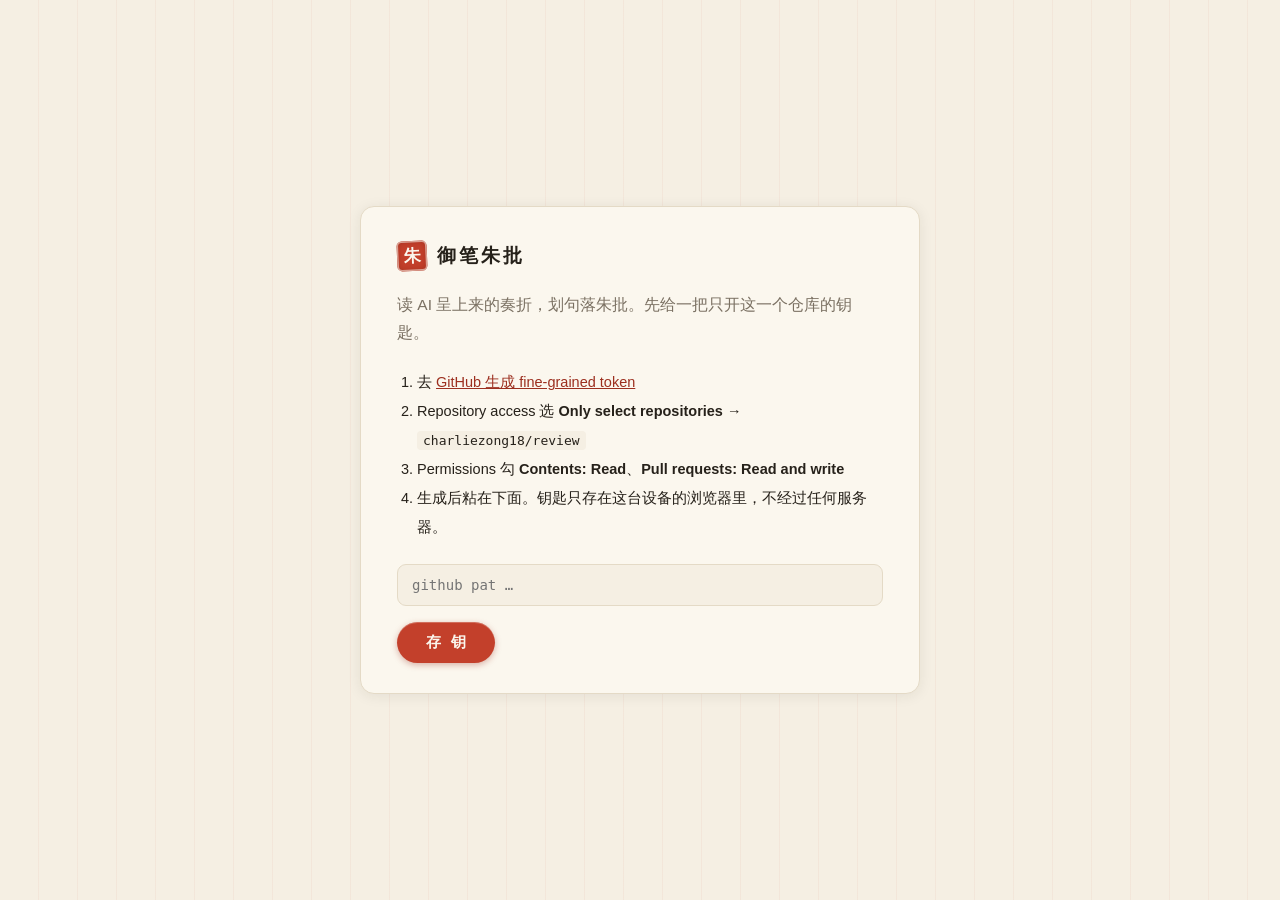
==== index.html @ c916173e "M2: 划句朱批 —— 选区锚定 / 右缘批注栏 / 草稿攒批 / 一键呈回 / 总批 - 主锚 = DOM 行号（§9.1）：closest[data-line]，fence +1、缩进块 +0、表" ====
<!doctype html>
<html lang="zh-CN">
<head>
<meta charset="utf-8">
<meta name="viewport" content="width=device-width, initial-scale=1">
<meta http-equiv="Content-Security-Policy" content="default-src 'self'; connect-src https://api.github.com; img-src 'self' data: blob:; style-src 'self'; script-src 'self'; base-uri 'none'; form-action 'none'">
<title>御笔朱批</title>
<link rel="stylesheet" href="src/style.css">
</head>
<body>
<!-- 设置页：无 token 时的唯一界面 -->
<section id="setup" hidden>
  <div class="setup-card">
    <div class="brand-row">
      <span class="seal">朱</span>
      <span class="brand">御笔朱批</span>
    </div>
    <p class="setup-lead">读 AI 呈上来的奏折，划句落朱批。先给一把只开这一个仓库的钥匙。</p>
    <ol class="setup-steps">
      <li>去 <a href="https://github.com/settings/personal-access-tokens/new" target="_blank" rel="noreferrer">GitHub 生成 fine-grained token</a></li>
      <li>Repository access 选 <b>Only select repositories</b> → <code id="repo-name">charliezong18/review</code></li>
      <li>Permissions 勾 <b>Contents: Read</b>、<b>Pull requests: Read and write</b></li>
      <li>生成后粘在下面。钥匙只存在这台设备的浏览器里，不经过任何服务器。</li>
    </ol>
    <input id="token-input" type="password" placeholder="github_pat_…" autocomplete="off" spellcheck="false">
    <div class="setup-actions">
      <button id="token-save" class="btn-primary">存 钥</button>
      <span id="setup-msg" class="setup-msg"></span>
    </div>
  </div>
</section>

<!-- 主界面 -->
<div id="app" hidden>
  <aside>
    <div class="brand-row">
      <span class="seal">朱</span>
      <span class="brand">御笔朱批</span>
    </div>
    <div class="sec-label" id="list-count">待批奏折</div>
    <nav id="pr-list"></nav>
    <button id="settings-btn" class="settings">设置 · 钥匙</button>
  </aside>

  <main>
    <div class="mainbar">
      <span class="crumb" id="crumb">待批</span>
      <span class="actions">
        <button id="refresh-btn" class="btn-ghost">刷新</button>
        <button id="zongpi-btn" class="btn-ghost" hidden>总批</button>
        <button id="submit-btn" class="btn-primary btn-submit" hidden>提交朱批</button>
      </span>
    </div>
    <p id="notice" class="notice" hidden></p>
    <div class="work">
      <div id="doc-tabs" class="doc-tabs" hidden></div>
      <div class="read-row">
        <article id="doc"></article>
        <div id="margin-col" class="margin-col"></div>
      </div>
    </div>
  </main>
</div>

<script src="vendor/markdown-it.min.js"></script>
<script type="module" src="src/app.js"></script>
</body>
</html>
---- src/style.css ----
/* 御笔朱批 —— 宣纸 / 墨 / 朱砂 */
:root {
  --paper: #F5EFE3;
  --paper-raised: #FBF7EE;
  --ink: #26211A;
  --ink-soft: #7A7062;
  --cinnabar: #C3402B;
  --cinnabar-deep: #9C2F1F;
  --rule: #E4DAC6;
  --songti: "Songti SC", "STSongti-SC", serif;
  --sans: "PingFang SC", -apple-system, BlinkMacSystemFont, sans-serif;
  --mono: "SF Mono", Menlo, monospace;
}

* { margin: 0; padding: 0; box-sizing: border-box; -webkit-font-smoothing: antialiased; }

body {
  font-family: var(--sans);
  color: var(--ink);
  background:
    repeating-linear-gradient(90deg, transparent 0 38px, rgba(195,64,43,.05) 38px 39px),
    var(--paper);
  min-height: 100vh;
}

[hidden] { display: none !important; }

.brand-row { display: flex; align-items: center; gap: 10px; }
.seal {
  display: inline-flex; align-items: center; justify-content: center;
  width: 30px; height: 30px; flex: none;
  background: var(--cinnabar); color: var(--paper-raised);
  font-family: var(--songti); font-weight: 900; font-size: 17px;
  border-radius: 5px; transform: rotate(-2.5deg);
  box-shadow: inset 0 0 0 1.5px rgba(251,247,238,.55), inset 0 0 6px rgba(122,26,13,.5);
}
.brand { font-family: var(--songti); font-size: 19px; letter-spacing: .16em; font-weight: 700; }

/* ── 设置页 ── */
#setup { display: flex; align-items: center; justify-content: center; min-height: 100vh; padding: 40px 20px; }
.setup-card {
  width: 100%; max-width: 560px; padding: 34px 36px 30px;
  background: var(--paper-raised); border: 1px solid var(--rule); border-radius: 14px;
  box-shadow: 0 2px 14px rgba(38,33,26,.08);
}
.setup-lead { margin: 20px 0 22px; font-size: 15.5px; line-height: 1.8; color: var(--ink-soft); }
.setup-steps { margin: 0 0 22px 20px; font-size: 14.5px; line-height: 2; }
.setup-steps code { font: 13px var(--mono); background: var(--paper); padding: 2px 6px; border-radius: 4px; }
.setup-steps a { color: var(--cinnabar-deep); }
#token-input {
  width: 100%; padding: 12px 14px; font: 14px var(--mono); color: var(--ink);
  background: var(--paper); border: 1px solid var(--rule); border-radius: 9px; outline: none;
}
#token-input:focus { border-color: var(--cinnabar); }
.setup-actions { display: flex; align-items: center; gap: 14px; margin-top: 16px; }
.setup-msg { font-size: 13.5px; color: var(--ink-soft); }
.setup-msg.err { color: var(--cinnabar-deep); }

button { font-family: inherit; cursor: pointer; border: none; background: none; color: inherit; }
.btn-primary {
  padding: 11px 26px; border-radius: 999px;
  background: var(--cinnabar); color: var(--paper-raised);
  font-family: var(--songti); font-weight: 700; font-size: 15px; letter-spacing: .2em; text-indent: .2em;
  box-shadow: 0 2px 6px rgba(156,47,31,.35), inset 0 1px 0 rgba(251,247,238,.25);
}
.btn-primary:hover { background: var(--cinnabar-deep); }
.btn-ghost {
  padding: 7px 16px; border-radius: 999px; border: 1.5px solid var(--rule);
  background: var(--paper-raised); font-size: 13.5px;
}
.btn-ghost:hover { border-color: var(--ink-soft); }

/* ── 主界面骨架 ── */
#app { display: flex; min-height: 100vh; }

aside {
  width: 300px; flex: none; padding: 26px 18px;
  border-right: 1px solid var(--rule); background: rgba(251,247,238,.55);
  display: flex; flex-direction: column;
}
aside .brand-row { padding: 0 6px 22px; }
.sec-label { font-family: var(--songti); font-size: 13.5px; letter-spacing: .1em; color: var(--ink-soft); padding: 0 6px 10px; }
#pr-list { flex: 1; overflow-y: auto; }
.settings { margin-top: 16px; padding: 6px; font-size: 13px; color: var(--ink-soft); text-align: left; }
.settings:hover { color: var(--ink); }

.pr-item {
  display: block; width: 100%; text-align: left; position: relative;
  padding: 14px 14px 12px 18px; border-radius: 9px; margin-bottom: 10px;
  border: 1px solid transparent;
}
.pr-item:hover { background: rgba(251,247,238,.7); }
.pr-item.active { background: var(--paper-raised); border-color: var(--rule); box-shadow: 0 1px 3px rgba(38,33,26,.07); }
.pr-item.active::before {
  content: ""; position: absolute; left: -1px; top: 10px; bottom: 10px;
  width: 3.5px; background: var(--cinnabar); border-radius: 2px;
}
.pr-item h3 { font-family: var(--songti); font-size: 15.5px; font-weight: 700; line-height: 1.45; }
.pr-item .meta { margin-top: 5px; font-size: 12.5px; color: var(--ink-soft); }

main { flex: 1; min-width: 0; }
.mainbar { display: flex; align-items: center; justify-content: space-between; padding: 20px 36px 0; }
.crumb { font-size: 13.5px; color: var(--ink-soft); }
.crumb b { font-family: var(--songti); color: var(--ink); }
.actions { display: flex; align-items: center; gap: 12px; }

.notice {
  margin: 14px 36px 0; padding: 9px 14px; font-size: 13.5px;
  background: rgba(195,64,43,.08); border: 1px solid var(--rule); border-radius: 8px;
  color: var(--cinnabar-deep);
}

.work { padding: 30px 36px 60px; }
.read-row { display: flex; gap: 34px; align-items: flex-start; }
article { flex: none; width: 680px; margin-left: 26px; min-width: 0; }

.doc-tabs { display: flex; gap: 8px; margin: 0 0 22px 26px; flex-wrap: wrap; }
.doc-tab {
  padding: 6px 14px; border-radius: 999px; border: 1px solid var(--rule);
  background: var(--paper-raised); font: 13px var(--mono); color: var(--ink-soft);
}
.doc-tab:hover { color: var(--ink); }
.doc-tab.active { border-color: var(--ink-soft); color: var(--ink); }

/* ── 文档渲染排版 ── */
article h1 { font-family: var(--songti); font-size: 27px; line-height: 1.4; margin-bottom: 4px; }
article h2 { font-family: var(--songti); font-size: 20px; margin: 30px 0 12px; }
article h3 { font-family: var(--songti); font-size: 17px; margin: 24px 0 10px; }
article p { font-size: 16.5px; line-height: 1.9; margin-bottom: 15px; }
article ul, article ol { margin: 0 0 15px 22px; font-size: 16.5px; line-height: 1.9; }
article li { margin-bottom: 4px; }
article a { color: var(--cinnabar-deep); }
article hr { border: 0; border-top: 1px solid var(--rule); margin: 24px 0; }
article blockquote {
  border-left: 3px solid var(--rule); padding-left: 14px; margin: 0 0 15px;
  color: var(--ink-soft);
}
article code { font: 14px var(--mono); background: rgba(228,218,198,.4); padding: 2px 6px; border-radius: 4px; }
article pre {
  background: var(--paper-raised); border: 1px solid var(--rule); border-radius: 9px;
  padding: 14px 16px; overflow-x: auto; margin-bottom: 16px;
}
article pre code { background: none; padding: 0; font-size: 13px; line-height: 1.7; }
article table { border-collapse: collapse; width: 100%; margin: 6px 0 18px; font-size: 14.5px; }
article th, article td { border: 1px solid var(--rule); padding: 9px 12px; text-align: left; line-height: 1.6; }
article th { font-family: var(--songti); background: rgba(228,218,198,.35); font-weight: 700; }
article img { max-width: 100%; border: 1px solid var(--rule); border-radius: 9px; }

.state { color: var(--ink-soft); font-size: 15px; padding: 8px 0; }
.state.err { color: var(--cinnabar-deep); }

/* ── M2 朱批 ── */
::highlight(zhupi-draft) { background-color: rgba(195, 64, 43, .16); }

.zhupi-float {
  position: absolute; z-index: 30;
  padding: 7px 16px; border-radius: 999px;
  background: var(--cinnabar); color: var(--paper-raised);
  font-family: var(--songti); font-weight: 700; font-size: 13.5px; letter-spacing: .1em;
  box-shadow: 0 3px 10px rgba(156, 47, 31, .4), inset 0 1px 0 rgba(251, 247, 238, .25);
}
.zhupi-float:hover { background: var(--cinnabar-deep); }

.margin-col { position: relative; width: 300px; flex: none; }

.anno-card {
  position: absolute; left: 0; width: 100%;
  background: var(--paper-raised); border: 1px solid var(--rule); border-radius: 10px;
  padding: 13px 14px; box-shadow: 0 2px 8px rgba(38, 33, 26, .08);
}
.anno-card::before {
  content: ""; position: absolute; left: -34px; top: 24px; width: 34px; height: 2px;
  background: var(--cinnabar); opacity: .5;
}
.zongpi-card::before { display: none; }
.anno-quote {
  border-left: 3px solid var(--cinnabar); padding: 2px 2px 2px 10px;
  font-family: var(--songti); font-size: 13.5px; line-height: 1.6; margin-bottom: 6px;
}
.anno-src { font-size: 12px; color: var(--ink-soft); margin-bottom: 8px; }
.anno-note { font-size: 13.5px; line-height: 1.65; cursor: pointer; }
.anno-input {
  width: 100%; min-height: 64px; padding: 10px 12px; resize: vertical;
  font: 13.5px/1.65 var(--sans); color: var(--ink);
  background: var(--paper); border: 1px solid var(--rule); border-radius: 8px; outline: none;
}
.anno-input:focus { border-color: var(--cinnabar); }
.anno-row { display: flex; gap: 10px; margin-top: 10px; justify-content: flex-end; }
.anno-ghost {
  padding: 7px 16px; border-radius: 999px; border: 1.5px solid var(--rule);
  color: var(--ink-soft); font-family: var(--songti); font-size: 13px; letter-spacing: .15em; text-indent: .15em;
}
.anno-ghost:hover { color: var(--ink); border-color: var(--ink-soft); }
.anno-save {
  padding: 7px 20px; border-radius: 999px;
  background: var(--cinnabar); color: var(--paper-raised);
  font-family: var(--songti); font-weight: 700; font-size: 13px; letter-spacing: .15em; text-indent: .15em;
  box-shadow: 0 2px 6px rgba(156, 47, 31, .35);
}
.anno-save:hover { background: var(--cinnabar-deep); }
.margin-note { position: absolute; bottom: -8px; font-size: 12px; color: var(--ink-soft); }
.btn-submit { font-size: 13.5px; padding: 8px 18px; letter-spacing: .05em; }
.btn-submit:disabled { opacity: .6; }

@media (prefers-color-scheme: dark) {
  :root {
    --paper: #1C1916; --paper-raised: #232019; --ink: #E8E0D2;
    --ink-soft: #9A9081; --rule: #3A342B; --cinnabar: #D2543C; --cinnabar-deep: #E06B50;
  }
}
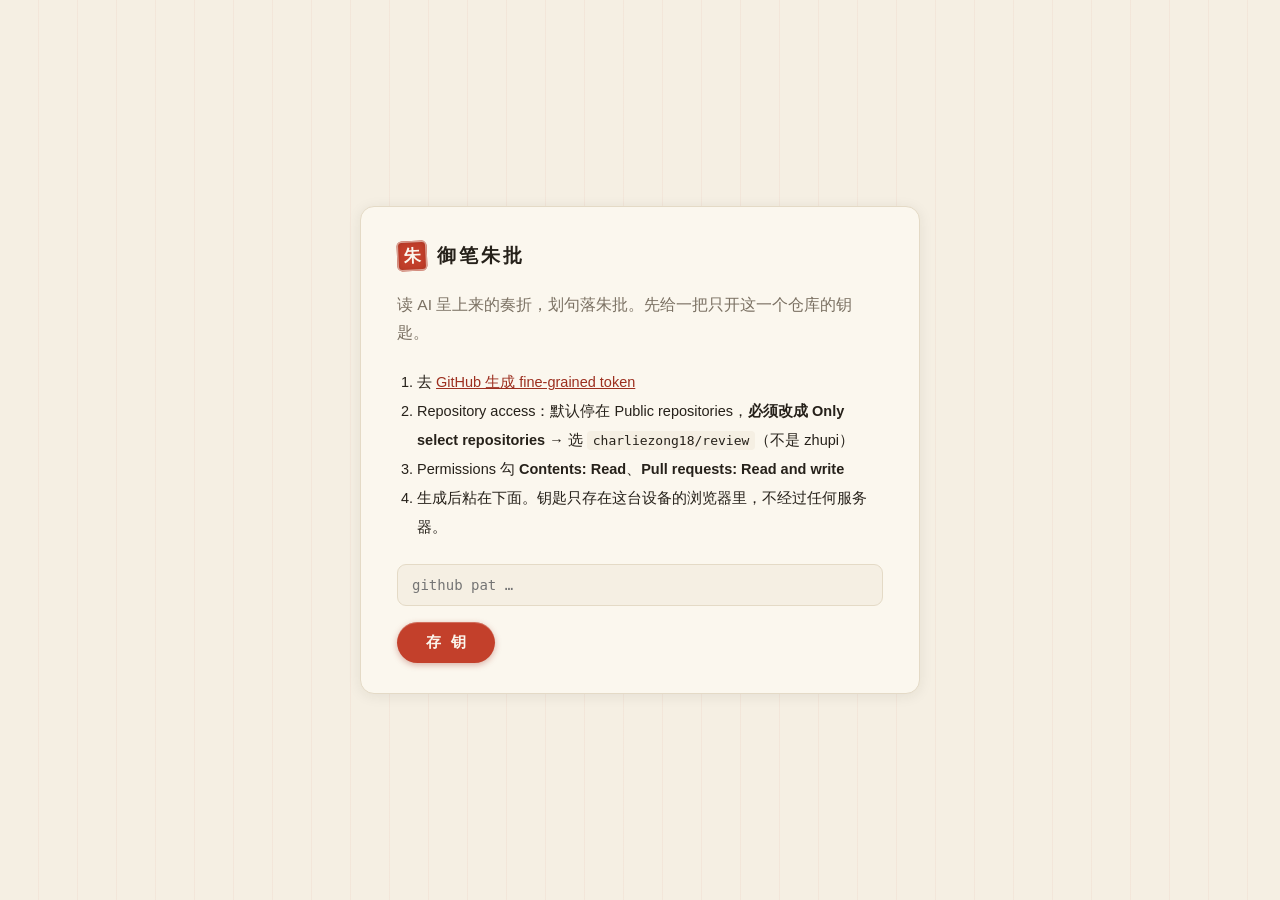
==== commit b8c55b59: "fix: 设置页文案钉死 Public repositories 默认值的坑 Generated with [Claude Code](https://claude.ai/code) via [Hap" ====
--- a/index.html
+++ b/index.html
@@ -18,7 +18,7 @@
     <p class="setup-lead">读 AI 呈上来的奏折，划句落朱批。先给一把只开这一个仓库的钥匙。</p>
     <ol class="setup-steps">
       <li>去 <a href="https://github.com/settings/personal-access-tokens/new" target="_blank" rel="noreferrer">GitHub 生成 fine-grained token</a></li>
-      <li>Repository access 选 <b>Only select repositories</b> → <code id="repo-name">charliezong18/review</code></li>
+      <li>Repository access：默认停在 Public repositories，<b>必须改成 Only select repositories</b> → 选 <code id="repo-name">charliezong18/review</code>（不是 zhupi）</li>
       <li>Permissions 勾 <b>Contents: Read</b>、<b>Pull requests: Read and write</b></li>
       <li>生成后粘在下面。钥匙只存在这台设备的浏览器里，不经过任何服务器。</li>
     </ol>
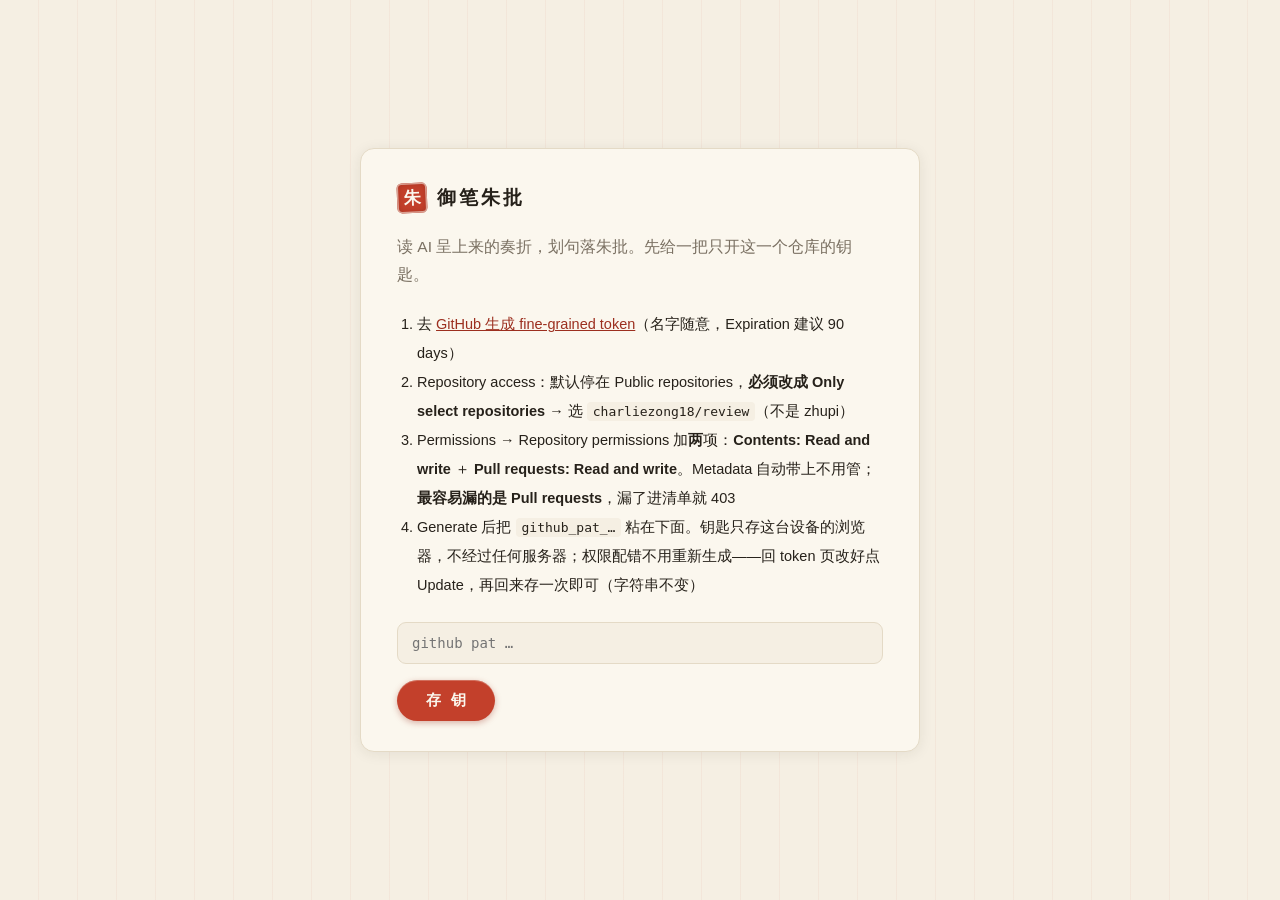
==== commit 64fdbab4: "fix: token SOP —— 验钥分层探测（缺 Pull requests 当场精确报），文案钉死两项权限 漏配 Pull requests 的钥匙原先能通过验钥、进清单才 403（实翻车）。 " ====
--- a/index.html
+++ b/index.html
@@ -17,10 +17,10 @@
     </div>
     <p class="setup-lead">读 AI 呈上来的奏折，划句落朱批。先给一把只开这一个仓库的钥匙。</p>
     <ol class="setup-steps">
-      <li>去 <a href="https://github.com/settings/personal-access-tokens/new" target="_blank" rel="noreferrer">GitHub 生成 fine-grained token</a></li>
+      <li>去 <a href="https://github.com/settings/personal-access-tokens/new" target="_blank" rel="noreferrer">GitHub 生成 fine-grained token</a>（名字随意，Expiration 建议 90 days）</li>
       <li>Repository access：默认停在 Public repositories，<b>必须改成 Only select repositories</b> → 选 <code id="repo-name">charliezong18/review</code>（不是 zhupi）</li>
-      <li>Permissions 勾 <b>Contents: Read</b>、<b>Pull requests: Read and write</b></li>
-      <li>生成后粘在下面。钥匙只存在这台设备的浏览器里，不经过任何服务器。</li>
+      <li>Permissions → Repository permissions 加<b>两</b>项：<b>Contents: Read and write</b> ＋ <b>Pull requests: Read and write</b>。Metadata 自动带上不用管；<b>最容易漏的是 Pull requests</b>，漏了进清单就 403</li>
+      <li>Generate 后把 <code>github_pat_…</code> 粘在下面。钥匙只存这台设备的浏览器，不经过任何服务器；权限配错不用重新生成——回 token 页改好点 Update，再回来存一次即可（字符串不变）</li>
     </ol>
     <input id="token-input" type="password" placeholder="github_pat_…" autocomplete="off" spellcheck="false">
     <div class="setup-actions">
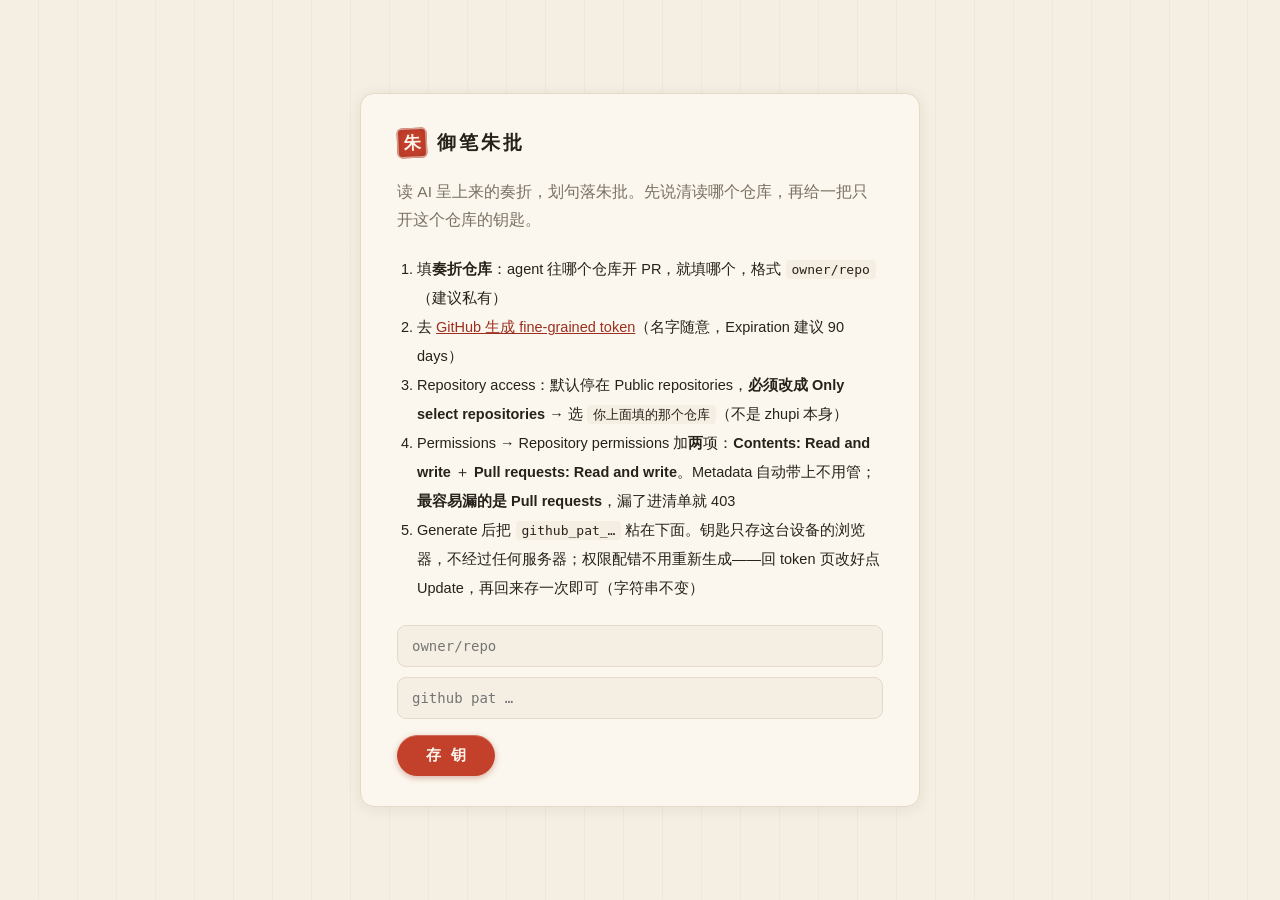
==== commit 85f92f69: "fix: M2 双路评审修复（8 项） 阻断：卡内 ⌘Enter 冒泡直发 submitAll（全局监听排除 textarea/input + stopPropagation 双保险） 该修：版本漂移" ====
--- a/index.html
+++ b/index.html
@@ -3,7 +3,7 @@
 <head>
 <meta charset="utf-8">
 <meta name="viewport" content="width=device-width, initial-scale=1">
-<meta http-equiv="Content-Security-Policy" content="default-src 'self'; connect-src https://api.github.com; img-src 'self' data: blob:; style-src 'self'; script-src 'self'; base-uri 'none'; form-action 'none'">
+<meta http-equiv="Content-Security-Policy" content="default-src 'self'; connect-src https://api.github.com; img-src 'self' data: blob: https:; style-src 'self'; script-src 'self'; base-uri 'none'; form-action 'none'">
 <title>御笔朱批</title>
 <link rel="stylesheet" href="src/style.css">
 </head>
@@ -15,13 +15,15 @@
       <span class="seal">朱</span>
       <span class="brand">御笔朱批</span>
     </div>
-    <p class="setup-lead">读 AI 呈上来的奏折，划句落朱批。先给一把只开这一个仓库的钥匙。</p>
+    <p class="setup-lead">读 AI 呈上来的奏折，划句落朱批。先说清读哪个仓库，再给一把只开这个仓库的钥匙。</p>
     <ol class="setup-steps">
+      <li>填<b>奏折仓库</b>：agent 往哪个仓库开 PR，就填哪个，格式 <code>owner/repo</code>（建议私有）</li>
       <li>去 <a href="https://github.com/settings/personal-access-tokens/new" target="_blank" rel="noreferrer">GitHub 生成 fine-grained token</a>（名字随意，Expiration 建议 90 days）</li>
-      <li>Repository access：默认停在 Public repositories，<b>必须改成 Only select repositories</b> → 选 <code id="repo-name">charliezong18/review</code>（不是 zhupi）</li>
+      <li>Repository access：默认停在 Public repositories，<b>必须改成 Only select repositories</b> → 选 <code id="repo-name">你上面填的那个仓库</code>（不是 zhupi 本身）</li>
       <li>Permissions → Repository permissions 加<b>两</b>项：<b>Contents: Read and write</b> ＋ <b>Pull requests: Read and write</b>。Metadata 自动带上不用管；<b>最容易漏的是 Pull requests</b>，漏了进清单就 403</li>
       <li>Generate 后把 <code>github_pat_…</code> 粘在下面。钥匙只存这台设备的浏览器，不经过任何服务器；权限配错不用重新生成——回 token 页改好点 Update，再回来存一次即可（字符串不变）</li>
     </ol>
+    <input id="repo-input" type="text" placeholder="owner/repo" autocomplete="off" spellcheck="false">
     <input id="token-input" type="password" placeholder="github_pat_…" autocomplete="off" spellcheck="false">
     <div class="setup-actions">
       <button id="token-save" class="btn-primary">存 钥</button>
@@ -49,6 +51,7 @@
         <button id="refresh-btn" class="btn-ghost">刷新</button>
         <button id="zongpi-btn" class="btn-ghost" hidden>总批</button>
         <button id="submit-btn" class="btn-primary btn-submit" hidden>提交朱批</button>
+        <button id="qinci-btn" class="btn-qinci" hidden>钦 此</button>
       </span>
     </div>
     <p id="notice" class="notice" hidden></p>
--- a/src/style.css
+++ b/src/style.css
@@ -14,13 +14,13 @@
 
 * { margin: 0; padding: 0; box-sizing: border-box; -webkit-font-smoothing: antialiased; }
 
+html, body { height: 100%; overflow: hidden; }
 body {
   font-family: var(--sans);
   color: var(--ink);
   background:
     repeating-linear-gradient(90deg, transparent 0 38px, rgba(195,64,43,.05) 38px 39px),
     var(--paper);
-  min-height: 100vh;
 }
 
 [hidden] { display: none !important; }
@@ -37,7 +37,7 @@
 .brand { font-family: var(--songti); font-size: 19px; letter-spacing: .16em; font-weight: 700; }
 
 /* ── 设置页 ── */
-#setup { display: flex; align-items: center; justify-content: center; min-height: 100vh; padding: 40px 20px; }
+#setup { display: flex; align-items: center; justify-content: center; height: 100%; overflow-y: auto; padding: 40px 20px; }
 .setup-card {
   width: 100%; max-width: 560px; padding: 34px 36px 30px;
   background: var(--paper-raised); border: 1px solid var(--rule); border-radius: 14px;
@@ -47,11 +47,12 @@
 .setup-steps { margin: 0 0 22px 20px; font-size: 14.5px; line-height: 2; }
 .setup-steps code { font: 13px var(--mono); background: var(--paper); padding: 2px 6px; border-radius: 4px; }
 .setup-steps a { color: var(--cinnabar-deep); }
-#token-input {
+#repo-input, #token-input {
   width: 100%; padding: 12px 14px; font: 14px var(--mono); color: var(--ink);
   background: var(--paper); border: 1px solid var(--rule); border-radius: 9px; outline: none;
 }
-#token-input:focus { border-color: var(--cinnabar); }
+#repo-input { margin-bottom: 10px; }
+#repo-input:focus, #token-input:focus { border-color: var(--cinnabar); }
 .setup-actions { display: flex; align-items: center; gap: 14px; margin-top: 16px; }
 .setup-msg { font-size: 13.5px; color: var(--ink-soft); }
 .setup-msg.err { color: var(--cinnabar-deep); }
@@ -70,11 +71,11 @@
 }
 .btn-ghost:hover { border-color: var(--ink-soft); }
 
-/* ── 主界面骨架 ── */
-#app { display: flex; min-height: 100vh; }
+/* ── 主界面骨架：侧栏与顶栏钉死，只有 .work 滚 ── */
+#app { display: flex; height: 100%; }
 
 aside {
-  width: 300px; flex: none; padding: 26px 18px;
+  width: 300px; height: 100%; flex: none; padding: 26px 18px;
   border-right: 1px solid var(--rule); background: rgba(251,247,238,.55);
   display: flex; flex-direction: column;
 }
@@ -98,19 +99,23 @@
 .pr-item h3 { font-family: var(--songti); font-size: 15.5px; font-weight: 700; line-height: 1.45; }
 .pr-item .meta { margin-top: 5px; font-size: 12.5px; color: var(--ink-soft); }
 
-main { flex: 1; min-width: 0; }
-.mainbar { display: flex; align-items: center; justify-content: space-between; padding: 20px 36px 0; }
+main { flex: 1; min-width: 0; height: 100%; display: flex; flex-direction: column; }
+.mainbar {
+  flex: none; display: flex; align-items: center; justify-content: space-between;
+  padding: 18px 36px 14px; border-bottom: 1px solid var(--rule);
+}
 .crumb { font-size: 13.5px; color: var(--ink-soft); }
 .crumb b { font-family: var(--songti); color: var(--ink); }
 .actions { display: flex; align-items: center; gap: 12px; }
 
 .notice {
+  flex: none;
   margin: 14px 36px 0; padding: 9px 14px; font-size: 13.5px;
   background: rgba(195,64,43,.08); border: 1px solid var(--rule); border-radius: 8px;
   color: var(--cinnabar-deep);
 }
 
-.work { padding: 30px 36px 60px; }
+.work { flex: 1; min-height: 0; overflow-y: auto; padding: 30px 36px 60px; }
 .read-row { display: flex; gap: 34px; align-items: flex-start; }
 article { flex: none; width: 680px; margin-left: 26px; min-width: 0; }
 
@@ -202,6 +207,17 @@
 .btn-submit { font-size: 13.5px; padding: 8px 18px; letter-spacing: .05em; }
 .btn-submit:disabled { opacity: .6; }
 
+/* 钦此用墨不用朱：朱砂只属于批注动作（评审定的规矩） */
+.btn-qinci {
+  padding: 8px 22px; border-radius: 999px;
+  background: var(--ink); color: var(--paper-raised);
+  font-family: var(--songti); font-weight: 700; font-size: 14px;
+  letter-spacing: .25em; text-indent: .25em;
+  box-shadow: 0 2px 6px rgba(38, 33, 26, .3);
+}
+.btn-qinci:hover { opacity: .88; }
+.btn-qinci:disabled { opacity: .55; }
+
 @media (prefers-color-scheme: dark) {
   :root {
     --paper: #1C1916; --paper-raised: #232019; --ink: #E8E0D2;
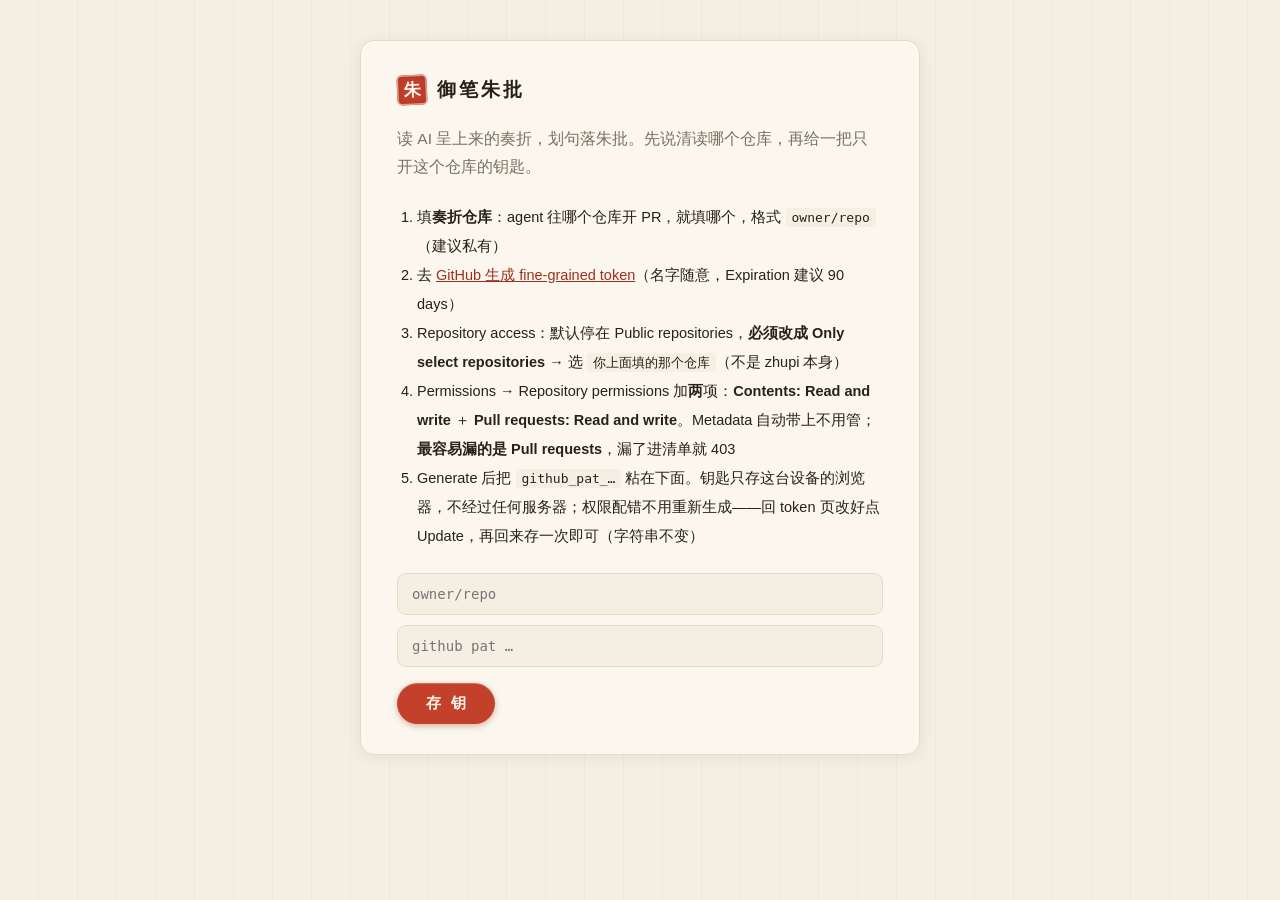
==== commit 703384e0: "migrate: A→B —— Preact 视图层（闸门 #3+#8 双触发的执行） 免构建形态：htm/preact standalone vendored（13KB，单文件），push 即部署不" ====
--- a/index.html
+++ b/index.html
@@ -8,64 +8,8 @@
 <link rel="stylesheet" href="src/style.css">
 </head>
 <body>
-<!-- 设置页：无 token 时的唯一界面 -->
-<section id="setup" hidden>
-  <div class="setup-card">
-    <div class="brand-row">
-      <span class="seal">朱</span>
-      <span class="brand">御笔朱批</span>
-    </div>
-    <p class="setup-lead">读 AI 呈上来的奏折，划句落朱批。先说清读哪个仓库，再给一把只开这个仓库的钥匙。</p>
-    <ol class="setup-steps">
-      <li>填<b>奏折仓库</b>：agent 往哪个仓库开 PR，就填哪个，格式 <code>owner/repo</code>（建议私有）</li>
-      <li>去 <a href="https://github.com/settings/personal-access-tokens/new" target="_blank" rel="noreferrer">GitHub 生成 fine-grained token</a>（名字随意，Expiration 建议 90 days）</li>
-      <li>Repository access：默认停在 Public repositories，<b>必须改成 Only select repositories</b> → 选 <code id="repo-name">你上面填的那个仓库</code>（不是 zhupi 本身）</li>
-      <li>Permissions → Repository permissions 加<b>两</b>项：<b>Contents: Read and write</b> ＋ <b>Pull requests: Read and write</b>。Metadata 自动带上不用管；<b>最容易漏的是 Pull requests</b>，漏了进清单就 403</li>
-      <li>Generate 后把 <code>github_pat_…</code> 粘在下面。钥匙只存这台设备的浏览器，不经过任何服务器；权限配错不用重新生成——回 token 页改好点 Update，再回来存一次即可（字符串不变）</li>
-    </ol>
-    <input id="repo-input" type="text" placeholder="owner/repo" autocomplete="off" spellcheck="false">
-    <input id="token-input" type="password" placeholder="github_pat_…" autocomplete="off" spellcheck="false">
-    <div class="setup-actions">
-      <button id="token-save" class="btn-primary">存 钥</button>
-      <span id="setup-msg" class="setup-msg"></span>
-    </div>
-  </div>
-</section>
-
-<!-- 主界面 -->
-<div id="app" hidden>
-  <aside>
-    <div class="brand-row">
-      <span class="seal">朱</span>
-      <span class="brand">御笔朱批</span>
-    </div>
-    <div class="sec-label" id="list-count">待批奏折</div>
-    <nav id="pr-list"></nav>
-    <button id="settings-btn" class="settings">设置 · 钥匙</button>
-  </aside>
-
-  <main>
-    <div class="mainbar">
-      <span class="crumb" id="crumb">待批</span>
-      <span class="actions">
-        <button id="refresh-btn" class="btn-ghost">刷新</button>
-        <button id="zongpi-btn" class="btn-ghost" hidden>总批</button>
-        <button id="submit-btn" class="btn-primary btn-submit" hidden>提交朱批</button>
-        <button id="qinci-btn" class="btn-qinci" hidden>钦 此</button>
-      </span>
-    </div>
-    <p id="notice" class="notice" hidden></p>
-    <div class="work">
-      <div id="doc-tabs" class="doc-tabs" hidden></div>
-      <div class="read-row">
-        <article id="doc"></article>
-        <div id="margin-col" class="margin-col"></div>
-      </div>
-    </div>
-  </main>
-</div>
-
+<div id="root"></div>
 <script src="vendor/markdown-it.min.js"></script>
-<script type="module" src="src/app.js"></script>
+<script type="module" src="src/ui.js"></script>
 </body>
 </html>
--- a/src/style.css
+++ b/src/style.css
@@ -158,7 +158,7 @@
 ::highlight(zhupi-draft) { background-color: rgba(195, 64, 43, .16); }
 
 .zhupi-float {
-  position: absolute; z-index: 30;
+  position: fixed; z-index: 30;
   padding: 7px 16px; border-radius: 999px;
   background: var(--cinnabar); color: var(--paper-raised);
   font-family: var(--songti); font-weight: 700; font-size: 13.5px; letter-spacing: .1em;
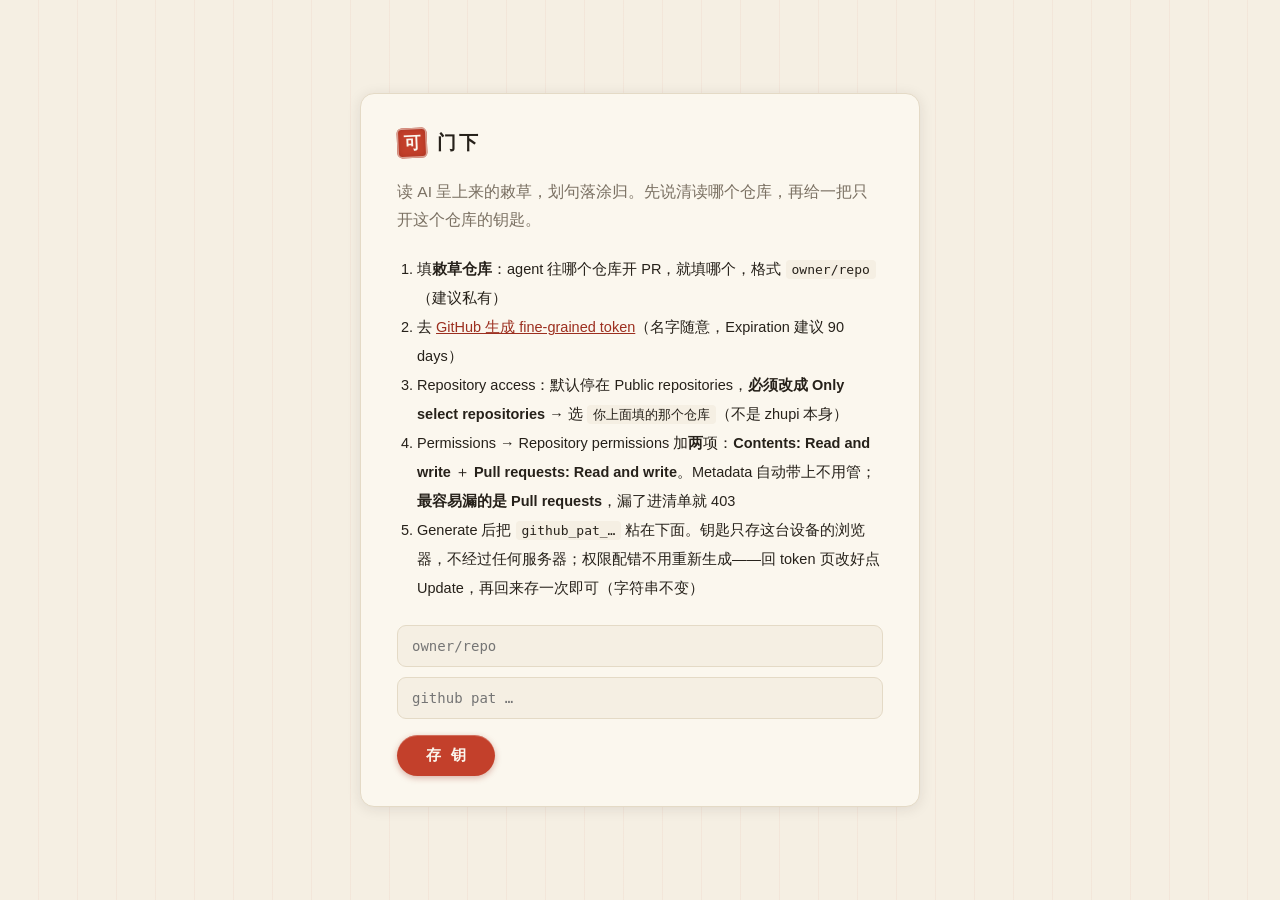
==== commit 89c48fea: "唐制改名：界面字符串全套（A 专名 180 处 + B 交互动词 5 处） 按 review #50 定稿的词表与 #52 三条定夺。整套做成一个幂等可重跑的脚本 （tang-rename.py）：这" ====
--- a/index.html
+++ b/index.html
@@ -4,7 +4,7 @@
 <meta charset="utf-8">
 <meta name="viewport" content="width=device-width, initial-scale=1">
 <meta http-equiv="Content-Security-Policy" content="default-src 'self'; connect-src https://api.github.com; img-src 'self' data: blob: https:; style-src 'self'; script-src 'self'; base-uri 'none'; form-action 'none'">
-<title>御笔朱批</title>
+<title>门下</title>
 <link rel="stylesheet" href="src/style.css">
 </head>
 <body>
--- a/src/style.css
+++ b/src/style.css
@@ -1,4 +1,4 @@
-/* 御笔朱批 —— 宣纸 / 墨 / 朱砂 */
+/* 门下 —— 宣纸 / 墨 / 朱砂 */
 :root {
   --paper: #F5EFE3;
   --paper-raised: #FBF7EE;
@@ -7,6 +7,10 @@
   --cinnabar: #C3402B;
   --cinnabar-deep: #9C2F1F;
   --rule: #E4DAC6;
+  --veil: rgba(251, 247, 238, .55);   /* 浮在纸上的面板蒙层（侧栏/卡） */
+  --hover: rgba(251, 247, 238, .75);  /* 悬停底 */
+  --chip: rgba(228, 218, 198, .40);   /* 行内码、表头、分段控件的底 */
+  --shadow: rgba(38, 33, 26, .10);
   --songti: "Songti SC", "STSongti-SC", serif;
   --sans: "PingFang SC", -apple-system, BlinkMacSystemFont, sans-serif;
   --mono: "SF Mono", Menlo, monospace;
@@ -14,7 +18,8 @@
 
 * { margin: 0; padding: 0; box-sizing: border-box; -webkit-font-smoothing: antialiased; }
 
-html, body { height: 100%; overflow: hidden; }
+html, body, #root { height: 100%; }
+html, body { overflow: hidden; }
 body {
   font-family: var(--sans);
   color: var(--ink);
@@ -41,7 +46,7 @@
 .setup-card {
   width: 100%; max-width: 560px; padding: 34px 36px 30px;
   background: var(--paper-raised); border: 1px solid var(--rule); border-radius: 14px;
-  box-shadow: 0 2px 14px rgba(38,33,26,.08);
+  box-shadow: 0 2px 14px var(--shadow);
 }
 .setup-lead { margin: 20px 0 22px; font-size: 15.5px; line-height: 1.8; color: var(--ink-soft); }
 .setup-steps { margin: 0 0 22px 20px; font-size: 14.5px; line-height: 2; }
@@ -76,7 +81,7 @@
 
 aside {
   width: 300px; height: 100%; flex: none; padding: 26px 18px;
-  border-right: 1px solid var(--rule); background: rgba(251,247,238,.55);
+  border-right: 1px solid var(--rule); background: var(--veil);
   display: flex; flex-direction: column;
 }
 aside .brand-row { padding: 0 6px 22px; }
@@ -90,8 +95,8 @@
   padding: 14px 14px 12px 18px; border-radius: 9px; margin-bottom: 10px;
   border: 1px solid transparent;
 }
-.pr-item:hover { background: rgba(251,247,238,.7); }
-.pr-item.active { background: var(--paper-raised); border-color: var(--rule); box-shadow: 0 1px 3px rgba(38,33,26,.07); }
+.pr-item:hover { background: var(--hover); }
+.pr-item.active { background: var(--paper-raised); border-color: var(--rule); box-shadow: 0 1px 3px var(--shadow); }
 .pr-item.active::before {
   content: ""; position: absolute; left: -1px; top: 10px; bottom: 10px;
   width: 3.5px; background: var(--cinnabar); border-radius: 2px;
@@ -140,7 +145,7 @@
   border-left: 3px solid var(--rule); padding-left: 14px; margin: 0 0 15px;
   color: var(--ink-soft);
 }
-article code { font: 14px var(--mono); background: rgba(228,218,198,.4); padding: 2px 6px; border-radius: 4px; }
+article code { font: 14px var(--mono); background: var(--chip); padding: 2px 6px; border-radius: 4px; }
 article pre {
   background: var(--paper-raised); border: 1px solid var(--rule); border-radius: 9px;
   padding: 14px 16px; overflow-x: auto; margin-bottom: 16px;
@@ -148,13 +153,13 @@
 article pre code { background: none; padding: 0; font-size: 13px; line-height: 1.7; }
 article table { border-collapse: collapse; width: 100%; margin: 6px 0 18px; font-size: 14.5px; }
 article th, article td { border: 1px solid var(--rule); padding: 9px 12px; text-align: left; line-height: 1.6; }
-article th { font-family: var(--songti); background: rgba(228,218,198,.35); font-weight: 700; }
+article th { font-family: var(--songti); background: var(--chip); font-weight: 700; }
 article img { max-width: 100%; border: 1px solid var(--rule); border-radius: 9px; }
 
 .state { color: var(--ink-soft); font-size: 15px; padding: 8px 0; }
 .state.err { color: var(--cinnabar-deep); }
 
-/* ── M2 朱批 ── */
+/* ── M2 涂归 ── */
 ::highlight(zhupi-draft) { background-color: rgba(195, 64, 43, .16); }
 
 .zhupi-float {
@@ -171,7 +176,7 @@
 .anno-card {
   position: absolute; left: 0; width: 100%;
   background: var(--paper-raised); border: 1px solid var(--rule); border-radius: 10px;
-  padding: 13px 14px; box-shadow: 0 2px 8px rgba(38, 33, 26, .08);
+  padding: 13px 14px; box-shadow: 0 2px 8px var(--shadow);
 }
 .anno-card::before {
   content: ""; position: absolute; left: -34px; top: 24px; width: 34px; height: 2px;
@@ -205,9 +210,76 @@
 .anno-save:hover { background: var(--cinnabar-deep); }
 .margin-note { position: absolute; bottom: -8px; font-size: 12px; color: var(--ink-soft); }
 .btn-submit { font-size: 13.5px; padding: 8px 18px; letter-spacing: .05em; }
-.btn-submit:disabled { opacity: .6; }
-
-/* 钦此用墨不用朱：朱砂只属于批注动作（评审定的规矩） */
+.btn-submit:disabled { opacity: .6; cursor: not-allowed; }
+
+/* ── M3：已呈批注串（墨色安静系；朱砂只留给草稿）── */
+.anno-shown {
+  background: var(--veil);
+  border-color: var(--rule);
+  box-shadow: 0 1px 4px rgba(38, 33, 26, .05);
+}
+.anno-shown::before { background: var(--ink-soft); opacity: .35; } /* 连接线用墨不用朱 */
+.anno-quote-shown {
+  border-left: 3px solid var(--ink-soft); padding: 2px 2px 2px 10px;
+  font-family: var(--songti); font-size: 13px; line-height: 1.6; margin-bottom: 6px;
+  color: var(--ink-soft);
+}
+.anno-who { font-weight: 600; color: var(--ink); }
+.anno-outdated {
+  margin-left: 8px; padding: 0 6px; border-radius: 4px; font-size: 11px;
+  border: 1px solid var(--rule); color: var(--ink-soft);
+}
+.anno-path { margin-left: 8px; font: 11px var(--mono); color: var(--ink-soft); }
+/* 批注/回话正文走 markdown 渲染（agent 的回话天然是 markdown），所以撤掉 pre-wrap：
+   渲染后换行由块级元素负责，留着 pre-wrap 会让每个 <p> 之间再多出一段空白。 */
+.anno-shown-body { font-size: 13px; line-height: 1.65; color: var(--ink); }
+.anno-shown-body > :first-child { margin-top: 0; }
+.anno-shown-body > :last-child { margin-bottom: 0; }
+.anno-shown-body p { margin: 0 0 6px; }
+.anno-shown-body ul, .anno-shown-body ol { margin: 0 0 6px; padding-left: 18px; }
+.anno-shown-body li { margin: 2px 0; }
+.anno-shown-body code {
+  font: 12px var(--mono); padding: 1px 4px; border-radius: 3px; background: var(--rule);
+}
+.anno-shown-body pre { margin: 0 0 6px; padding: 7px 9px; border-radius: 4px; background: var(--rule); overflow-x: auto; }
+.anno-shown-body pre code { padding: 0; background: none; }
+.anno-shown-body blockquote {
+  margin: 0 0 6px; padding-left: 9px; border-left: 2px solid var(--rule); color: var(--ink-soft);
+}
+.anno-shown-body table { border-collapse: collapse; margin: 0 0 6px; font-size: 12px; }
+.anno-shown-body th, .anno-shown-body td { border: 1px solid var(--rule); padding: 3px 6px; }
+.anno-reply {
+  margin-top: 9px; padding-left: 11px; border-left: 2px solid var(--rule);
+}
+.anno-reply-who { font-size: 11.5px; color: var(--ink-soft); margin-bottom: 3px; }
+
+/* ── M3：rev 版本切换 ── */
+.rev-row { display: flex; align-items: center; gap: 10px; margin: 0 0 18px 26px; flex-wrap: wrap; }
+.rev-label { font-family: var(--songti); font-size: 12.5px; color: var(--ink-soft); letter-spacing: .08em; }
+.rev-switch { display: inline-flex; gap: 6px; flex-wrap: wrap; }
+.rev-opt {
+  padding: 5px 12px; border-radius: 999px; border: 1px solid var(--rule);
+  background: var(--paper-raised); font: 12px var(--mono); color: var(--ink-soft);
+}
+.rev-opt:hover { color: var(--ink); }
+.rev-opt.active { border-color: var(--ink); color: var(--ink); background: var(--chip); }
+.rev-notice {
+  margin: 0 0 16px 26px; padding: 7px 13px; font-size: 12.5px;
+  background: var(--chip); border: 1px solid var(--rule); border-radius: 8px;
+  color: var(--ink-soft);
+}
+
+/* ── M3：其他文档 / 无法定位的串（折叠组，静态流式不参与对齐）── */
+.other-threads { margin: 30px 0 0 26px; max-width: 680px; }
+.other-threads-toggle {
+  font-family: var(--songti); font-size: 13px; color: var(--ink-soft); letter-spacing: .05em; padding: 4px 0;
+}
+.other-threads-toggle:hover { color: var(--ink); }
+.other-threads-list { margin-top: 12px; display: flex; flex-direction: column; gap: 12px; }
+.anno-static { position: static; width: 100%; }
+.anno-static::before { display: none; }
+
+/* 画可用墨不用朱：朱砂只属于批注动作（评审定的规矩） */
 .btn-qinci {
   padding: 8px 22px; border-radius: 999px;
   background: var(--ink); color: var(--paper-raised);
@@ -222,5 +294,153 @@
   :root {
     --paper: #1C1916; --paper-raised: #232019; --ink: #E8E0D2;
     --ink-soft: #9A9081; --rule: #3A342B; --cinnabar: #D2543C; --cinnabar-deep: #E06B50;
+    /* 蒙层必须跟着翻：浅色 rgba 蒙在深底上会变土绿（真机截图实证） */
+    --veil: rgba(46, 41, 33, .55);
+    --hover: rgba(58, 52, 43, .60);
+    --chip: rgba(58, 52, 43, .55);
+    --shadow: rgba(0, 0, 0, .35);
   }
-}
+  /* 深色下宣纸的朱丝栏要压得更淡，否则整屏泛红 */
+  body { background:
+    repeating-linear-gradient(90deg, transparent 0 38px, rgba(210, 84, 60, .045) 38px 39px),
+    var(--paper); }
+  .seal { box-shadow: inset 0 0 0 1.5px rgba(251, 247, 238, .35), inset 0 0 6px rgba(0, 0, 0, .45); }
+  ::highlight(zhupi-draft) { background-color: rgba(210, 84, 60, .28); }
+}
+
+/* ── 窄屏应急（不是 v1 完整移动端，只求「能读能批」）──
+   桌面两栏在手机上会把正文挤出屏幕：侧栏占死 300px、article 固定 680px。
+   这里只做单列堆叠；右缘批注栏落到正文下方（position:static 让 JS 写的 top 失效，
+   卡片回到正常流），v1 再上底部批注单那套设计。 */
+@media (max-width: 900px) {
+  #app { flex-direction: column; height: auto; }
+
+  /* 真机第二轮反馈（#9 修的是内滚模型自己的账，救不了体验）：固定壳在手机上
+     把 aside(38vh)+mainbar 钉成上半屏触摸死区，正文只能在剩下 ~40% 的缝里滚。
+     这里改整页单轴滚动：壳全部入流随页滚走，手指放哪都能划，Safari 工具栏也
+     能自动收起。overflow 用 visible 不用 auto——body 一旦自成滚动容器，iOS
+     滚的就是 body 不是 document，工具栏永远不收。桌面照旧内滚；测试闸门跑在
+     --window-size=1440 上，不经过这个分支。 */
+  html, body { overflow: visible; }
+  main { height: auto; }
+  .work { flex: none; overflow: visible; }
+
+  aside {
+    width: 100%; height: auto; max-height: 38vh; flex: none;
+    border-right: 0; border-bottom: 1px solid var(--rule);
+    padding: 16px 14px 10px;
+  }
+  aside .brand-row { padding-bottom: 12px; }
+
+  .mainbar { flex-wrap: wrap; gap: 10px; padding: 12px 16px 10px; }
+  .crumb { flex: 1 1 100%; }
+  .actions { flex-wrap: wrap; }
+
+  .notice { margin: 10px 16px 0; }
+  .work { padding: 18px 16px 48px; }
+  .doc-tabs { margin-left: 0; }
+
+  .read-row { flex-direction: column; gap: 20px; }
+  article { width: 100%; margin-left: 0; }
+  article h1 { font-size: 23px; }
+  article p, article ul, article ol { font-size: 16px; }
+  article table { font-size: 13.5px; display: block; overflow-x: auto; }
+
+  /* 批注卡：回到正常流，别再按锚点绝对定位（窄屏没有右缘可对齐） */
+  .margin-col { width: 100%; min-height: 0 !important; }
+  .anno-card { position: static; width: 100%; margin-bottom: 12px; }
+  .anno-card::before { display: none; }
+}
+
+/* 已呈判：整折级，落在折首（不锚任何行）。墨色安静系，朱砂仍只属于批注动作。
+   默认折叠成一行（issue #1）：这块在正文之上，评审历史一长就把文档推下 2–3 屏，
+   读者滚不到文档自己的 TL;DR。宽度对齐正文列（680px），markdown 复用 .anno-shown-body。 */
+.zongpi-shown {
+  margin: 0 0 20px 26px; padding: 10px 16px; max-width: 680px;
+  background: var(--paper-raised); border: 1px solid var(--rule);
+  border-left: 3px solid var(--ink-soft); border-radius: 9px;
+}
+.zongpi-shown-toggle {
+  display: block; width: 100%; text-align: left; padding: 2px 0;
+  font-family: var(--songti); font-size: 12.5px; letter-spacing: .08em; color: var(--ink-soft);
+}
+.zongpi-shown-toggle:hover { color: var(--ink); }
+.zongpi-shown-list { margin-top: 12px; display: flex; flex-direction: column; gap: 14px; }
+.zongpi-shown-item { padding-top: 14px; border-top: 1px solid var(--rule); }
+.zongpi-shown-item:first-child { padding-top: 0; border-top: none; }
+.zongpi-shown-who { font-size: 12px; margin-bottom: 5px; }
+/* 复用 .anno-shown-body 那套 markdown 规则，但它的数值是给 300px / 13px 的右缘卡调的，
+   搬到 680px / 14.5px 的折首块上要整体放大一档。用两段选择器压过它，不靠「碰巧写在后面」
+   —— 谁把 CSS 排个序，字号就无声退回 13px，三层测试照样全绿。 */
+.zongpi-shown .zongpi-shown-body { font-size: 14.5px; line-height: 1.7; }
+.zongpi-shown .zongpi-shown-body h1,
+.zongpi-shown .zongpi-shown-body h2,
+.zongpi-shown .zongpi-shown-body h3 {
+  font-family: var(--songti); font-size: 15px; margin: 12px 0 6px;
+}
+.zongpi-shown .zongpi-shown-body table { font-size: 13px; }
+.zongpi-shown .zongpi-shown-body code { font-size: 13px; font-family: var(--mono); }
+.zongpi-shown .zongpi-shown-body ul, .zongpi-shown .zongpi-shown-body ol { padding-left: 22px; }
+.zongpi-shown .zongpi-shown-body p, .zongpi-shown .zongpi-shown-body li { margin-bottom: 8px; }
+@media (max-width: 900px) { .zongpi-shown { margin-left: 0; } }
+
+/* 旧版横幅：Pages 缓存 10 分钟，用户无从判断新旧——explicitly 告诉他 */
+.stale-banner { display: flex; align-items: center; gap: 12px; flex-wrap: wrap; }
+.stale-reload { padding: 5px 14px; font-size: 13px; }
+
+/* 清单两栏：待批 / 已画可（归档只读） */
+.list-tabs { display: flex; gap: 6px; padding: 0 4px 10px; }
+.list-tab {
+  flex: 1; padding: 6px 10px; border-radius: 8px; border: 1px solid transparent;
+  font-family: var(--songti); font-size: 13.5px; color: var(--ink-soft);
+}
+.list-tab:hover { color: var(--ink); }
+.list-tab.active { background: var(--chip); border-color: var(--rule); color: var(--ink); }
+.pr-item.pr-done::before { background: var(--ink-soft); opacity: .5; }
+.pr-item.pr-done h3 { color: var(--ink-soft); }
+.setup-forget { color: var(--cinnabar-deep); }
+
+/* ── 搜索 ── */
+.search-row { display: flex; gap: 6px; padding: 0 4px 10px; }
+.search-input {
+  flex: 1; padding: 8px 12px; font: 13.5px var(--sans); color: var(--ink);
+  background: var(--paper); border: 1px solid var(--rule); border-radius: 8px; outline: none;
+}
+.search-input:focus { border-color: var(--cinnabar); }
+.search-clear { padding: 6px 12px; font-size: 13px; flex: none; }
+.search-group { margin-bottom: 14px; }
+.search-group-title {
+  font-family: var(--songti); font-size: 13px; font-weight: 700;
+  color: var(--ink); padding: 0 6px 6px; line-height: 1.5;
+}
+.search-hit {
+  display: block; width: 100%; text-align: left;
+  padding: 8px 10px; border-radius: 8px; border: 1px solid transparent; margin-bottom: 4px;
+}
+.search-hit:hover { background: var(--hover); border-color: var(--rule); }
+.search-hit-meta { display: block; font-size: 11.5px; color: var(--ink-soft); margin-bottom: 2px; }
+.search-hit-snippet { display: block; font-size: 13px; line-height: 1.6; color: var(--ink); word-break: break-all; }
+
+/* 搜索跳转落点：闪一下定位（中性 chip 色——朱砂仍只属于批注动作） */
+@keyframes searchFlash { 0% { background: var(--chip); } 100% { background: transparent; } }
+.search-flash { animation: searchFlash 1.6s ease-out; }
+
+/* F8 语言切页：同一折的中英两版。墨色分段控件，朱砂仍只属于批注动作 */
+.lang-switch {
+  display: inline-flex; gap: 4px; margin: 0 0 16px 26px;
+  border: 1px solid var(--rule); border-radius: 999px; padding: 3px; background: var(--paper-raised);
+}
+.lang-opt {
+  padding: 4px 14px; border-radius: 999px; font-size: 13px; color: var(--ink-soft);
+  font-family: var(--songti); letter-spacing: .08em;
+}
+.lang-opt:hover { color: var(--ink); }
+.lang-opt.active { background: var(--chip); color: var(--ink); }
+@media (max-width: 900px) { .lang-switch { margin-left: 0; } }
+
+/* 体例检查角标。窄栏里只给一个字的宽度 —— 「✗ 体例」四字已是上限。
+   合格只画一个 ✓：绿色的东西不需要解释，红色的才需要。 */
+.chk { margin-left: .5em; font-size: .85em; white-space: nowrap; }
+.chk-bad { color: #c8342b; font-weight: 600; }
+.chk-run { color: #8a8a8a; }
+.chk-ok  { color: #2e7d32; }
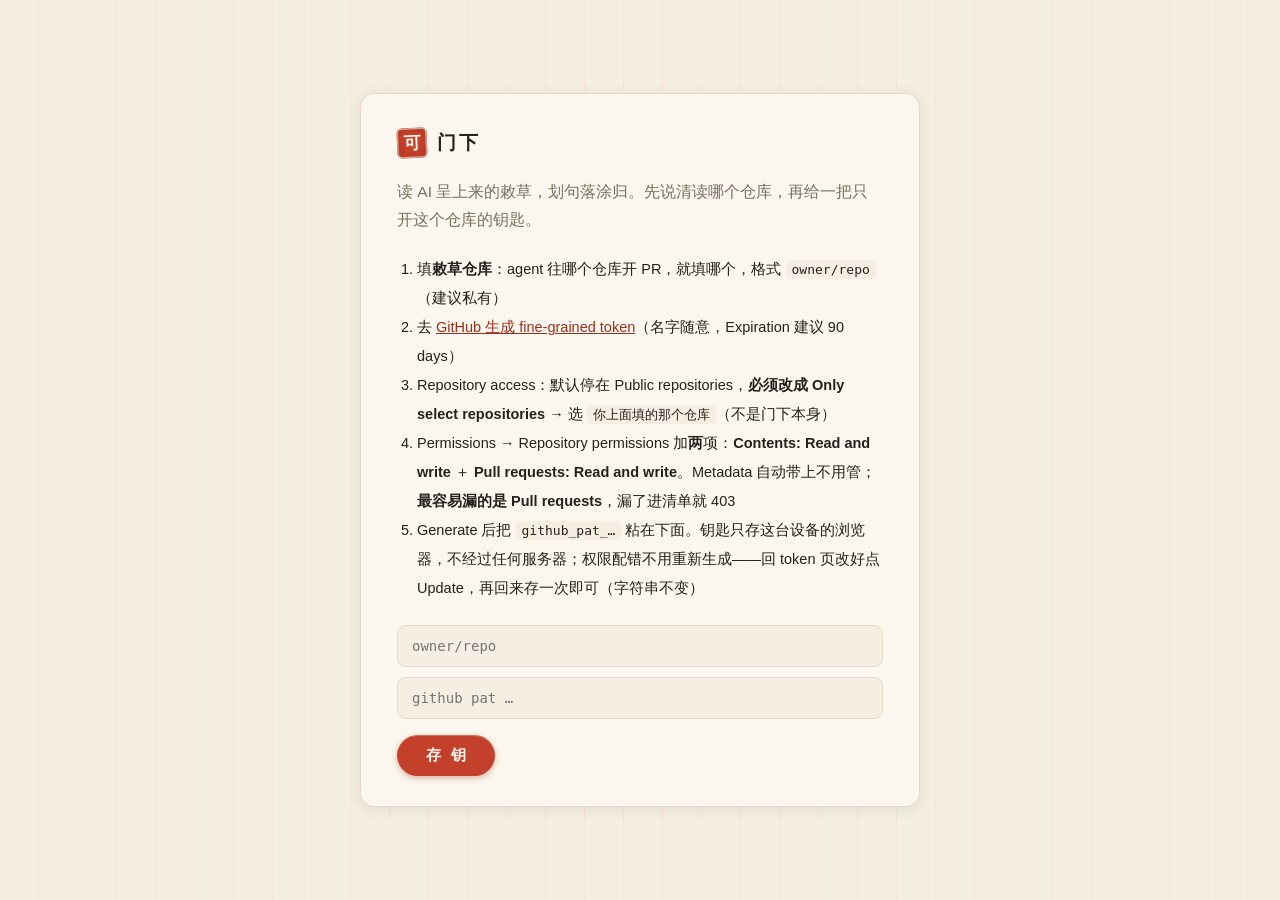
==== commit 71e7d81b: "fix(offline): SW 注册为模块 worker + CSP connect-src 补 'self' 在线实测（2026-08-13，charliezong18.github.io/men" ====
--- a/index.html
+++ b/index.html
@@ -3,7 +3,7 @@
 <head>
 <meta charset="utf-8">
 <meta name="viewport" content="width=device-width, initial-scale=1">
-<meta http-equiv="Content-Security-Policy" content="default-src 'self'; connect-src https://api.github.com; img-src 'self' data: blob: https:; style-src 'self'; script-src 'self'; base-uri 'none'; form-action 'none'">
+<meta http-equiv="Content-Security-Policy" content="default-src 'self'; connect-src 'self' https://api.github.com; img-src 'self' data: blob: https:; style-src 'self'; script-src 'self'; base-uri 'none'; form-action 'none'">
 <title>门下</title>
 <link rel="stylesheet" href="src/style.css">
 </head>
--- a/src/style.css
+++ b/src/style.css
@@ -14,6 +14,60 @@
   --songti: "Songti SC", "STSongti-SC", serif;
   --sans: "PingFang SC", -apple-system, BlinkMacSystemFont, sans-serif;
   --mono: "SF Mono", Menlo, monospace;
+
+  /* ── 版心几何（2026-08-03）──
+     这几个数原先写死在各处：26px 左缩进散在 8 条规则里、680px 散在 4 条。提成变量是因为
+     下面要开第二套几何（笔记本档），字面量必然失同步——改了 article 却漏改 .folder-body
+     的 max-width，块就跟正文错位，而且不报错。改这里之前先读 --stage 的算式。 */
+  --rail-w: 300px;      /* 左栏：折清单 */
+  --art-indent: 26px;   /* 正文列左缩进；正文之上的块（tab 条/判/折首/语言钮）全部对齐它 */
+  --art-w: 680px;       /* 正文列：16.5px 下 ≈41 字/行 */
+  --col-gap: 34px;      /* 正文｜眉批｜大纲 三栏间距；批注卡的引线长度也取它 */
+  --marg-w: 300px;      /* 眉批栏 */
+  --toc-w: 260px;       /* 大纲栏（2026-08-03 由 208 加宽：标题老被截断） */
+  --work-pad: 36px;     /* .work 左右最小留白 */
+  /* 正文字号倍率（顶栏 A⁻/A⁺）。实际值由 ui.js 写在 #app 的行内样式上；这里的 1 是兜底，
+     保证 JS 没跑起来时样式表自身仍然成立（默认档就是 1，所以视觉上无差别）。 */
+  --read-scale: 1;
+  /* 正文那一摞（正文列 + 眉批栏）的宽度：大纲是它的兄弟，不在其内 */
+  --main-w: calc(var(--art-indent) + var(--art-w) + var(--col-gap) + var(--marg-w));
+  /* 大纲占的版心宽度。默认 0——它 <1500 时是 display:none，不该还占着位子把版心
+     算宽（算宽了 .work 的居中式就以为放不下，退回贴左，白瞎两边的空白）。 */
+  --toc-slot: 0px;
+  /* 章栏（版心左侧）占的宽度。与 --toc-slot 同一套写法、同一个理由：不显示时必须是 0，
+     否则版心算宽偏大，.work 的居中式会以为放不下而退回贴左。 */
+  --chap-w: 200px;
+  --chap-slot: 0px;
+  --stage: calc(var(--chap-slot) + var(--main-w) + var(--toc-slot));
+}
+@media (min-width: 1500px) { :root { --toc-slot: calc(var(--col-gap) + var(--toc-w)); } }
+/* 章栏断点是硬算的，改任一栏宽都要重算：
+   左栏 300 + 左右留白 36×2 + 版心（章栏 200 + 间距 34 + 正文摞 1040 + 大纲槽 294）= 1940。
+   低于它就没有「正文左边的空地」，章列表退回正文之上的下拉（.chapters）。二者永不并存。
+
+   ⚠️ 这里只留槽宽变量。**两者的 display 开关不在这儿**，在各自组件规则旁边
+   （搜 `--- 章栏/章下拉 二选一 ---`）。2026-08-09 之前它们写在这个块里，而
+   `.chapter-rail` 的基础规则在 800 行之后又写了一次 `display:none` ——
+   同特异度、媒体查询不加权、后写的赢，于是**章栏从来没显示过**；而 ≥1940 时
+   这里又把兜底的 .chapters 关掉，宽窗口两个入口一起消失（实测 2005px 复现，
+   一本 22 章的书打开只见一篇）。教训：display 开关必须和组件规则同处一地。 */
+@media (min-width: 1940px) {
+  :root { --chap-slot: calc(var(--chap-w) + var(--col-gap)); }
+}
+
+/* 紧凑档（1280–1709）：默认几何塞不下，按可让步顺序收紧。
+   眉批栏 300 一格不动——批注卡的宽度是这个阅读器的立身之本，宁可收正文。
+   正文 620 在中文 16.5px 下是 37.5 字/行，仍在 35–45 舒适区，不是硬挤。
+   这一档里 1500 起多一栏大纲（见 --toc-slot 与 .toc 的 display 断点），1280–1499 是三栏。
+   两端都是硬算出来的，改任一栏宽都要重算：
+   · 下界 1280 —— 三栏最少要 240(左栏) + 26×2(留白) + 962(版心) = 1254，留 26 余量。
+   · 上界 1709 —— 默认四栏最少要 300 + 36×2 + 1334 = 1706；不到 1710 就得留在这一档，
+     否则 1660–1709 会横向溢出。 */
+@media (min-width: 1280px) and (max-width: 1709px) {
+  :root {
+    --rail-w: 240px; --art-indent: 16px; --art-w: 620px;
+    --col-gap: 26px; --toc-w: 200px; --work-pad: 26px;
+  }
 }
 
 * { margin: 0; padding: 0; box-sizing: border-box; -webkit-font-smoothing: antialiased; }
@@ -80,7 +134,7 @@
 #app { display: flex; height: 100%; }
 
 aside {
-  width: 300px; height: 100%; flex: none; padding: 26px 18px;
+  width: var(--rail-w); height: 100%; flex: none; padding: 26px 18px;
   border-right: 1px solid var(--rule); background: var(--veil);
   display: flex; flex-direction: column;
 }
@@ -90,6 +144,24 @@
 .settings { margin-top: 16px; padding: 6px; font-size: 13px; color: var(--ink-soft); text-align: left; }
 .settings:hover { color: var(--ink); }
 
+/* 弘文馆：闲读书架。**整块都是安静的**——灰、细。
+   朱砂在这儿一点都不许出现：那是批注动作的颜色，而书架的全部意义是「没人等你」。
+   2026-08-03 由「待审列表底部的折叠区」升为第三个 tab：原先那版在 #pr-list 最底下，
+   清单一长，展开出来的卡全落在可视区外，点了像没反应。安静≠藏起来，所以给它一个
+   固定入口，但仍不进「待审 n」的计数、卡也仍压着透明度，不与待审争注意力。 */
+.shelf-hint { font-size: 12px; color: var(--ink-soft); opacity: .75; padding: 2px 6px 8px; margin: 0; }
+.shelf-list .pr-item { opacity: .82; }
+.shelf-list .pr-item:hover, .shelf-list .pr-item.active { opacity: 1; }
+.kind-chip {
+  margin-left: 8px; padding: 1px 7px; border-radius: 999px;
+  border: 1px solid var(--rule); font-size: 11.5px; color: var(--ink-soft);
+}
+/* 签 chip（卡面 meta 上，三栏共用）：比 kind-chip 再淡一档，多个并排不喧宾夺主。 */
+.qian-chip {
+  margin-left: 6px; padding: 1px 7px; border-radius: 999px;
+  border: 1px solid var(--rule); font-size: 11px; color: var(--ink-soft); opacity: .85;
+}
+
 .pr-item {
   display: block; width: 100%; text-align: left; position: relative;
   padding: 14px 14px 12px 18px; border-radius: 9px; margin-bottom: 10px;
@@ -103,6 +175,17 @@
 }
 .pr-item h3 { font-family: var(--songti); font-size: 15.5px; font-weight: 700; line-height: 1.45; }
 .pr-item .meta { margin-top: 5px; font-size: 12.5px; color: var(--ink-soft); }
+/* 清单摘要（F1）：TLDR gist 两行截断 + 拍板角标。常态压得住，别把扫读的清单撑成读物。 */
+.pr-summary { margin-top: 6px; }
+.pr-tldr {
+  font-size: 12.5px; line-height: 1.5; color: var(--ink-soft);
+  display: -webkit-box; -webkit-line-clamp: 2; -webkit-box-orient: vertical; overflow: hidden;
+}
+.pr-decisions {
+  display: inline-block; margin-top: 5px; padding: 1px 7px; border-radius: 6px;
+  font-family: var(--songti); font-size: 11.5px; letter-spacing: .04em;
+  color: var(--cinnabar-deep); background: rgba(195,64,43,.08); border: 1px solid var(--rule);
+}
 
 main { flex: 1; min-width: 0; height: 100%; display: flex; flex-direction: column; }
 .mainbar {
@@ -111,6 +194,9 @@
 }
 .crumb { font-size: 13.5px; color: var(--ink-soft); }
 .crumb b { font-family: var(--songti); color: var(--ink); }
+/* 折号：agent 在会话里一律用「#66」指代这折，正文里却只有标题——读者对不上号（2026-08-02 反馈）。
+   等宽字体让数字好认，弱于标题但强于面包屑底色，扫一眼就能确认「我在读的就是它说的那折」。 */
+.crumb-no { font-family: var(--mono, ui-monospace, SFMono-Regular, Menlo, monospace); color: var(--ink); opacity: .75; }
 .actions { display: flex; align-items: center; gap: 12px; }
 
 .notice {
@@ -119,12 +205,26 @@
   background: rgba(195,64,43,.08); border: 1px solid var(--rule); border-radius: 8px;
   color: var(--cinnabar-deep);
 }
-
-.work { flex: 1; min-height: 0; overflow-y: auto; padding: 30px 36px 60px; }
-.read-row { display: flex; gap: 34px; align-items: flex-start; }
-article { flex: none; width: 680px; margin-left: 26px; min-width: 0; }
-
-.doc-tabs { display: flex; gap: 8px; margin: 0 0 22px 26px; flex-wrap: wrap; }
+/* 画可后的落地条：折不跳，下一折做成他自己踩的踏板 */
+.notice-next { margin-left: 12px; padding: 3px 12px; font-size: 13px; vertical-align: baseline; }
+
+.work { flex: 1; min-height: 0; overflow-y: auto; padding: 30px var(--work-pad) 60px; }
+/* 版心居中（2026-08-03 反馈：大屏上「很可笑」）——版心宽度是写死的，宽屏下整块一直贴左，
+   2560 的屏上右边空掉 1200+px。这里只补对称留白，一栏的宽度都不改：拉宽正文反而回行困难。
+   max() 让这条规则在所有视口下都安全：窄到放不下版心时取 --work-pad，退回原来的贴左版式，
+   所以不需要包 media query。<900 的手机档由后面的 padding 简写覆盖掉它。 */
+.work { padding-inline: max(var(--work-pad), calc((100% - var(--stage)) / 2)); }
+/* 版心行：左边是正文那一摞（含正文之上的 tab 条/判/折首等块），右边是大纲栏。
+   大纲提到这一层、不再待在 .read-row 里，是因为 sticky 只能在自己父元素的范围内滑动：
+   待在 .read-row 里时它最高只能顶到正文顶，而正文上面还压着折首说明那一大块，
+   于是「置顶」看起来根本没生效（2026-08-03 反馈）。提上来后它的范围就是整个版心。
+   align-items: flex-start 是 sticky 生效的前提——拉伸满高就没有滑动余量了。 */
+.stage-row { display: flex; gap: var(--col-gap); align-items: flex-start; }
+.stage-main { flex: none; width: var(--main-w); min-width: 0; }
+.read-row { display: flex; gap: var(--col-gap); align-items: flex-start; }
+article { flex: none; width: var(--art-w); margin-left: var(--art-indent); min-width: 0; }
+
+.doc-tabs { display: flex; gap: 8px; margin: 0 0 22px var(--art-indent); flex-wrap: wrap; }
 .doc-tab {
   padding: 6px 14px; border-radius: 999px; border: 1px solid var(--rule);
   background: var(--paper-raised); font: 13px var(--mono); color: var(--ink-soft);
@@ -132,29 +232,79 @@
 .doc-tab:hover { color: var(--ink); }
 .doc-tab.active { border-color: var(--ink-soft); color: var(--ink); }
 
-/* ── 文档渲染排版 ── */
-article h1 { font-family: var(--songti); font-size: 27px; line-height: 1.4; margin-bottom: 4px; }
-article h2 { font-family: var(--songti); font-size: 20px; margin: 30px 0 12px; }
-article h3 { font-family: var(--songti); font-size: 17px; margin: 24px 0 10px; }
-article p { font-size: 16.5px; line-height: 1.9; margin-bottom: 15px; }
-article ul, article ol { margin: 0 0 15px 22px; font-size: 16.5px; line-height: 1.9; }
+/* ── 通读开关（连续读整本，PAIN #31②）── */
+/* M2 离线包提示条：只在离线/待发/续读时出现，默认不占位 */
+.offline-bar {
+  display: flex; align-items: center; gap: 10px; flex-wrap: wrap;
+  margin: 0 0 14px var(--art-indent); padding: 6px 14px; border-radius: 8px;
+  font: 12px var(--mono); color: var(--ink-soft); background: var(--paper-raised);
+  border: 1px solid var(--rule);
+}
+.offline-outbox, .offline-copy { color: var(--ink-soft); }
+.offline-jump-go, .offline-jump-no {
+  padding: 4px 12px; border-radius: 999px; border: 1.5px solid var(--rule);
+  background: var(--paper); font: 12px var(--mono); color: var(--ink); cursor: pointer;
+}
+.offline-jump-no { color: var(--ink-soft); border-color: transparent; }
+
+.read-through-bar { display: flex; align-items: center; gap: 12px; margin: 0 0 18px var(--art-indent); flex-wrap: wrap; }
+.read-through-toggle {
+  padding: 6px 16px; border-radius: 999px; border: 1.5px solid var(--rule);
+  background: var(--paper-raised); font: 13px var(--mono); color: var(--ink-soft); cursor: pointer;
+}
+.read-through-toggle:hover { color: var(--ink); }
+.read-through-toggle.on { background: var(--cinnabar); border-color: var(--cinnabar); color: var(--paper-raised); }
+.read-through-hint { font-size: 12.5px; color: var(--ink-soft); }
+
+/* ── 文档渲染排版 ──
+   每个 font-size 都乘 --read-scale（顶栏 A⁻/A⁺ 调，默认 1 = 原样）。写成 calc 而不是
+   把 article 设成基准再让子元素用 em，是因为这套数值是逐个调出来的、彼此不成整齐比例，
+   换算成 em 会引入一堆 1.212em 这种读不懂的数，且改任一处都要重算别处。
+   行高全是无单位倍数，自动跟着字号走，不用管。
+   ⚠️ 新增带 font-size 的 article 规则记得一起乘，漏了就是「放大后这一块不跟着动」。 */
+article h1 { font-family: var(--songti); font-size: calc(27px * var(--read-scale)); line-height: 1.4; margin-bottom: 4px; }
+article h2 { font-family: var(--songti); font-size: calc(20px * var(--read-scale)); margin: 30px 0 12px; }
+article h3 { font-family: var(--songti); font-size: calc(17px * var(--read-scale)); margin: 24px 0 10px; }
+article p { font-size: calc(16.5px * var(--read-scale)); line-height: 1.9; margin-bottom: 15px; }
+article ul, article ol { margin: 0 0 15px 22px; font-size: calc(16.5px * var(--read-scale)); line-height: 1.9; }
 article li { margin-bottom: 4px; }
 article a { color: var(--cinnabar-deep); }
 article hr { border: 0; border-top: 1px solid var(--rule); margin: 24px 0; }
+
+/* ── 通读态：章分段与章标题分割线（PAIN #31②）──
+   每章一个 .chapter-section，段首一条分割线 + 「第 i/n 章 · 名」标题条，读者一眼知道跨章了。
+   .chapter-divider 是 h2，字号沿用 article h2（已乘 --read-scale），这里只加分隔与配色，不覆盖字号。 */
+.chapter-section + .chapter-section { border-top: 2px solid var(--rule); margin-top: 40px; padding-top: 8px; }
+.chapter-divider {
+  color: var(--cinnabar-deep); font-family: var(--songti);
+  letter-spacing: .01em; margin: 18px 0 18px;
+}
+.chapter-section:first-child .chapter-divider { margin-top: 4px; }
 article blockquote {
   border-left: 3px solid var(--rule); padding-left: 14px; margin: 0 0 15px;
   color: var(--ink-soft);
 }
-article code { font: 14px var(--mono); background: var(--chip); padding: 2px 6px; border-radius: 4px; }
+article code { font: 14px var(--mono); font-size: calc(14px * var(--read-scale)); background: var(--chip); padding: 2px 6px; border-radius: 4px; }
 article pre {
   background: var(--paper-raised); border: 1px solid var(--rule); border-radius: 9px;
   padding: 14px 16px; overflow-x: auto; margin-bottom: 16px;
 }
-article pre code { background: none; padding: 0; font-size: 13px; line-height: 1.7; }
-article table { border-collapse: collapse; width: 100%; margin: 6px 0 18px; font-size: 14.5px; }
+article pre code { background: none; padding: 0; font-size: calc(13px * var(--read-scale)); line-height: 1.7; }
+
+/* ```diff 围栏着色（PAIN #46）：+/- 行整行浅底 + 左缘一道色条，@@ hunk 头灰调分段。
+   色取克制版——绿/红只做背景微染，不是荧光高亮，仍是宣纸墨字的底子。 */
+.diff-block code { display: block; }
+.diff-line { display: block; margin: 0 -16px; padding: 0 16px 0 13px; border-left: 3px solid transparent; white-space: pre-wrap; }
+.diff-add { background: rgba(46,125,50,.10); border-left-color: #2e7d32; }
+.diff-del { background: rgba(200,52,43,.10); border-left-color: #c8342b; }
+.diff-hunk { color: var(--ink-soft); background: var(--chip); }
+.diff-ctx { color: var(--ink); }
+article table { border-collapse: collapse; width: 100%; margin: 6px 0 18px; font-size: calc(14.5px * var(--read-scale)); }
 article th, article td { border: 1px solid var(--rule); padding: 9px 12px; text-align: left; line-height: 1.6; }
 article th { font-family: var(--songti); background: var(--chip); font-weight: 700; }
-article img { max-width: 100%; border: 1px solid var(--rule); border-radius: 9px; }
+/* cursor: zoom-in 是这个功能唯一的自发现入口——图能点开这件事没有别的地方写着 */
+article img { max-width: 100%; border: 1px solid var(--rule); border-radius: 9px; cursor: zoom-in; }
+article a img { cursor: pointer; }   /* 包在链接里的图走链接，别谎报能放大（见 image-view.js） */
 
 .state { color: var(--ink-soft); font-size: 15px; padding: 8px 0; }
 .state.err { color: var(--cinnabar-deep); }
@@ -171,7 +321,42 @@
 }
 .zhupi-float:hover { background: var(--cinnabar-deep); }
 
-.margin-col { position: relative; width: 300px; flex: none; }
+/* ── 回到顶部 / 回到底部（PAIN 2026-08-05 #86：189 行的折里前后跳不动）──
+   z-index 20 与大纲栏同档，压在浮批钮(30)之下：读者划到屏幕右下角落批时，
+   抢走那一下点击的必须是「涂归」而不是「回到顶部」。
+   竖排在视口右下角；`.toc` 底边止于 100vh-180px，与这里 22+80px 的高度不相碰。 */
+/* ── 到顶 / 到底：贴着正文左缘的固定小竖条 ──────────────────────────────
+   2026-08-06 第二轮反馈：上一版摆在**视口右下角**（34px 半透明圆圈、只有箭头字形），
+   他在一百来折里从没找着过。量出来的病根是三条一起：离正文列 623px（在 1728 宽的屏上
+   等于「另一个半球」）、背景 `--veil` 是 55% 半透明、没有一个字。
+   原话要的是「刷知乎往下滑时**屏幕侧边**那两个上下箭头」——重点在**贴着内容**，
+   不在角落。所以挪到左栏与正文之间那条空档里，垂直居中（他说偏上偏下无所谓，
+   居中最顺手），并换成实心纸底。
+
+   这里的 `left` 只是**兜底初值**：真正的 x 由 scroll-ends.js 量正文左缘写进内联样式。
+   原因见那边注释——版心是居中的，只认 `--rail-w` 的话屏幕越宽它离正文越远，
+   到 27" 就又回到「另一个半球」。 */
+.scroll-ends {
+  position: fixed; z-index: 20;
+  left: calc(var(--rail-w) + 4px); top: 50%; transform: translateY(-50%);
+  display: flex; flex-direction: column; gap: 6px;
+}
+.scroll-end {
+  width: 32px; height: 32px; border-radius: 8px;
+  border: 1px solid var(--rule); background: var(--paper-raised);
+  color: var(--ink-soft); font-size: 15px; line-height: 1;
+  box-shadow: 0 2px 8px var(--shadow);
+}
+.scroll-end:hover { color: var(--cinnabar); border-color: var(--cinnabar); }
+/* 手机壳：左栏挪到顶上，正文从 16px 起，**左边一丝空档都没有**——贴左缘就直接压在
+   每行的头一个字上（实测箭头占 6–38，正文左缘 16）。改贴右缘：中文正文左对齐，
+   行尾是参差的，压在右边挡住的字远少于压在行首。scroll-ends.js 的 place() 认出这一档后
+   会清掉内联 left，把位置交还给这里的 right。 */
+@media (max-width: 900px) {
+  .scroll-ends { left: auto; right: 6px; }
+}
+
+.margin-col { position: relative; width: var(--marg-w); flex: none; }
 
 .anno-card {
   position: absolute; left: 0; width: 100%;
@@ -179,19 +364,43 @@
   padding: 13px 14px; box-shadow: 0 2px 8px var(--shadow);
 }
 .anno-card::before {
-  content: ""; position: absolute; left: -34px; top: 24px; width: 34px; height: 2px;
+  content: ""; position: absolute; top: 24px; height: 2px;
+  left: calc(-1 * var(--col-gap)); width: var(--col-gap);
   background: var(--cinnabar); opacity: .5;
 }
 .zongpi-card::before { display: none; }
+
+/* ── 判卡：钉在视口中间，不随正文滚（2026-08-06 反馈）──────────────────
+   它是**整折级**的，本来就不锚任何一行，所以没有「必须待在某个行号旁边」的约束——
+   把它从眉批栏的流里拎出来钉在屏幕上，代价最小、收益最直接：边读边写。
+   left/width 由 cards.js 量 `#margin-col` 写进来（版心居中的 x 算不进 CSS）。
+
+   压着别人是**预期内**的（他原话：「可能会和别的已经判了的窗口重叠，这是你要解决的问题」）。
+   三件事让重叠读起来是「浮在上面」而不是「串成一团」：
+     ① z-index 26 —— 高于普通批注卡，仍低于浮批钮(30)，划句涂归的那一下永远抢得过它；
+     ② 不透明纸底 + 更深的投影 —— `--paper-raised` 是实色，底下的卡不会透上来；
+     ③ 朱砂描边 —— 与普通卡的 `--rule` 灰边一眼分得开，知道这张是「我正在写的」。 */
+.zongpi-card {
+  position: fixed; top: 50%; transform: translateY(-50%);
+  z-index: 26; margin: 0;
+  border-color: var(--cinnabar);
+  box-shadow: 0 6px 24px rgba(38, 33, 26, .22);
+}
+/* 眉批卡跟着 --read-scale 走，但**只放大要读的字**：引文、批注正文、输入框。
+   .anno-src 这类「谁·什么时候」的元信息标签不动——它们是标签不是读物，跟着涨只会
+   把 300px 定宽卡撑得更高，把引线拉得更容易与正文错开。栏宽本身也不动，所以放大的
+   代价是卡变高、每行字数变少，这是这一档定宽栏能给的全部余量。 */
 .anno-quote {
   border-left: 3px solid var(--cinnabar); padding: 2px 2px 2px 10px;
-  font-family: var(--songti); font-size: 13.5px; line-height: 1.6; margin-bottom: 6px;
+  font-family: var(--songti); font-size: calc(13.5px * var(--read-scale)); line-height: 1.6; margin-bottom: 6px;
 }
 .anno-src { font-size: 12px; color: var(--ink-soft); margin-bottom: 8px; }
-.anno-note { font-size: 13.5px; line-height: 1.65; cursor: pointer; }
+.anno-note { font-size: calc(13.5px * var(--read-scale)); line-height: 1.65; cursor: pointer; }
+/* 空草稿的占位：压暗+斜体，一眼看出「这条还没写」，但仍是个能点的实体靶子（见 cards.js） */
+.anno-note-empty { color: var(--ink-soft); font-style: italic; }
 .anno-input {
   width: 100%; min-height: 64px; padding: 10px 12px; resize: vertical;
-  font: 13.5px/1.65 var(--sans); color: var(--ink);
+  font: 13.5px/1.65 var(--sans); font-size: calc(13.5px * var(--read-scale)); color: var(--ink);
   background: var(--paper); border: 1px solid var(--rule); border-radius: 8px; outline: none;
 }
 .anno-input:focus { border-color: var(--cinnabar); }
@@ -221,7 +430,7 @@
 .anno-shown::before { background: var(--ink-soft); opacity: .35; } /* 连接线用墨不用朱 */
 .anno-quote-shown {
   border-left: 3px solid var(--ink-soft); padding: 2px 2px 2px 10px;
-  font-family: var(--songti); font-size: 13px; line-height: 1.6; margin-bottom: 6px;
+  font-family: var(--songti); font-size: calc(13px * var(--read-scale)); line-height: 1.6; margin-bottom: 6px;
   color: var(--ink-soft);
 }
 .anno-who { font-weight: 600; color: var(--ink); }
@@ -232,7 +441,7 @@
 .anno-path { margin-left: 8px; font: 11px var(--mono); color: var(--ink-soft); }
 /* 批注/回话正文走 markdown 渲染（agent 的回话天然是 markdown），所以撤掉 pre-wrap：
    渲染后换行由块级元素负责，留着 pre-wrap 会让每个 <p> 之间再多出一段空白。 */
-.anno-shown-body { font-size: 13px; line-height: 1.65; color: var(--ink); }
+.anno-shown-body { font-size: calc(13px * var(--read-scale)); line-height: 1.65; color: var(--ink); }
 .anno-shown-body > :first-child { margin-top: 0; }
 .anno-shown-body > :last-child { margin-bottom: 0; }
 .anno-shown-body p { margin: 0 0 6px; }
@@ -253,8 +462,96 @@
 }
 .anno-reply-who { font-size: 11.5px; color: var(--ink-soft); margin-bottom: 3px; }
 
+/* 展读钮：串卡头一行的右端。只给 .anno-src-row 开 flex，不动裸 .anno-src——
+   草稿卡与「其他 N 串」也用那个类，改基类等于替它们改版式。
+   常显不做悬停才出：这一行本来只有一个用户名，右边全是空的，藏起来只会让人找不到。 */
+.anno-src-row { display: flex; align-items: center; }
+.anno-expand {
+  margin-left: auto; flex: none; white-space: nowrap;
+  padding: 1px 8px; border: 1px solid var(--rule); border-radius: 999px;
+  font-family: var(--songti); font-size: 11px; letter-spacing: .08em; color: var(--ink-soft);
+}
+.anno-expand:hover { color: var(--cinnabar-deep); border-color: var(--cinnabar); }
+
+/* ── 展读浮窗（为什么不是「加宽眉批栏」见 components/thread-view.js 顶部）──
+   z-index 50：压住浮批钮(30)，让位携卷兜底(1000)。 */
+.thread-view-backdrop {
+  position: fixed; inset: 0; z-index: 50;
+  display: flex; align-items: center; justify-content: center;
+  background: rgba(38, 33, 26, .38); padding: 5vh 24px;
+}
+.thread-view {
+  width: min(860px, 100%); max-height: 90vh; overflow-y: auto;
+  background: var(--paper-raised); border: 1px solid var(--rule); border-radius: 14px;
+  box-shadow: 0 6px 28px var(--shadow); padding: 20px 28px 26px;
+}
+.thread-view:focus { outline: none; }   /* tabIndex=-1 只为收焦点，不该画出焦点框 */
+
+/* ── 展图浮窗（由来见 components/image-view.js 顶部）──
+   z-index 60：压住展读浮窗(50)——展读窗里的评论图将来也接上时，图必须盖在它上面；
+   仍让位携卷兜底(1000)。 */
+.img-view-backdrop {
+  position: fixed; inset: 0; z-index: 60;
+  display: flex; align-items: center; justify-content: center;
+  background: rgba(38, 33, 26, .58); padding: 3vh 16px;
+}
+.img-view {
+  display: flex; flex-direction: column;
+  width: min(1400px, 100%); max-height: 94vh;
+  background: var(--paper-raised); border: 1px solid var(--rule); border-radius: 14px;
+  box-shadow: 0 6px 28px var(--shadow); padding: 12px 16px 16px;
+}
+.img-view:focus { outline: none; }
+.img-view-bar {
+  display: flex; align-items: center; gap: 10px; font-size: 13px; color: var(--ink-soft);
+  padding-bottom: 10px; margin-bottom: 12px; border-bottom: 1px solid var(--rule);
+}
+.img-view-alt { flex: 1; min-width: 0; overflow: hidden; text-overflow: ellipsis; white-space: nowrap; }
+.img-view-close { margin-left: 0; }
+/* 合观：图整张塞进舞台。原尺寸：舞台双向可滚，图按自然像素铺开——「放大」要的就是这一档 */
+.img-view-stage {
+  flex: 1; min-height: 0; display: flex; align-items: center; justify-content: center;
+  overflow: auto; background: var(--chip); border-radius: 9px;
+}
+.img-view-stage img { max-width: 100%; max-height: 100%; object-fit: contain; cursor: zoom-in; }
+.img-view-stage.full { display: block; }
+.img-view-stage.full img { max-width: none; max-height: none; object-fit: none; cursor: zoom-out; }
+.thread-view-bar {
+  display: flex; align-items: center; gap: 10px; font-size: 13px; color: var(--ink-soft);
+  padding-bottom: 12px; margin-bottom: 16px; border-bottom: 1px solid var(--rule);
+}
+.thread-view-line { font: 11.5px var(--mono); }
+.thread-view-bar .anno-outdated { margin-left: 0; }
+.thread-view-close { margin-left: auto; font-size: 12.5px; padding: 4px 14px; }
+.thread-view-quote {
+  border-left: 3px solid var(--ink-soft); padding: 3px 3px 3px 14px; margin-bottom: 18px;
+  font-family: var(--songti); font-size: calc(15px * var(--read-scale)); line-height: 1.75;
+  color: var(--ink-soft);
+}
+/* markdown 复用 .anno-shown-body 那套规则，但它的数值是给 300px / 13px 的右缘卡调的，
+   搬到 860px 的浮窗上要整体放大一档。两段选择器压过它，与 .zongpi-shown 同一手法——
+   不靠「碰巧写在后面」，谁重排一次 CSS 都不会让字号无声退回 13px。 */
+.thread-view .anno-shown-body { font-size: calc(15px * var(--read-scale)); line-height: 1.75; }
+.thread-view .anno-shown-body p, .thread-view .anno-shown-body li { margin-bottom: 9px; }
+.thread-view .anno-shown-body ul, .thread-view .anno-shown-body ol { margin-bottom: 9px; padding-left: 24px; }
+.thread-view .anno-shown-body h1,
+.thread-view .anno-shown-body h2,
+.thread-view .anno-shown-body h3 { font-family: var(--songti); font-size: 16px; margin: 14px 0 7px; }
+.thread-view .anno-shown-body code { font-size: calc(13px * var(--read-scale)); font-family: var(--mono); }
+.thread-view .anno-shown-body pre { margin-bottom: 10px; padding: 12px 14px; }
+.thread-view .anno-shown-body blockquote { margin-bottom: 10px; padding-left: 14px; }
+/* 宽表是「挤」最典型的受害者：300px 里它被压成竖条。这里给足宽度，仍超宽就自己横滚，
+   别把整个浮窗顶宽（display:block 是让 overflow-x 对 table 生效的唯一办法，同 article table）。 */
+.thread-view .anno-shown-body table {
+  font-size: calc(13.5px * var(--read-scale)); margin-bottom: 10px;
+  display: block; max-width: 100%; overflow-x: auto;
+}
+.thread-view .anno-shown-body th, .thread-view .anno-shown-body td { padding: 6px 10px; }
+.thread-view-reply { margin-top: 18px; padding-top: 16px; border-top: 1px solid var(--rule); }
+.thread-view-reply .anno-reply-who { font-size: 12.5px; margin-bottom: 7px; }
+
 /* ── M3：rev 版本切换 ── */
-.rev-row { display: flex; align-items: center; gap: 10px; margin: 0 0 18px 26px; flex-wrap: wrap; }
+.rev-row { display: flex; align-items: center; gap: 10px; margin: 0 0 18px var(--art-indent); flex-wrap: wrap; }
 .rev-label { font-family: var(--songti); font-size: 12.5px; color: var(--ink-soft); letter-spacing: .08em; }
 .rev-switch { display: inline-flex; gap: 6px; flex-wrap: wrap; }
 .rev-opt {
@@ -264,13 +561,13 @@
 .rev-opt:hover { color: var(--ink); }
 .rev-opt.active { border-color: var(--ink); color: var(--ink); background: var(--chip); }
 .rev-notice {
-  margin: 0 0 16px 26px; padding: 7px 13px; font-size: 12.5px;
+  margin: 0 0 16px var(--art-indent); padding: 7px 13px; font-size: 12.5px;
   background: var(--chip); border: 1px solid var(--rule); border-radius: 8px;
   color: var(--ink-soft);
 }
 
 /* ── M3：其他文档 / 无法定位的串（折叠组，静态流式不参与对齐）── */
-.other-threads { margin: 30px 0 0 26px; max-width: 680px; }
+.other-threads { margin: 30px 0 0 var(--art-indent); max-width: var(--art-w); }
 .other-threads-toggle {
   font-family: var(--songti); font-size: 13px; color: var(--ink-soft); letter-spacing: .05em; padding: 4px 0;
 }
@@ -289,6 +586,24 @@
 }
 .btn-qinci:hover { opacity: .88; }
 .btn-qinci:disabled { opacity: .55; }
+
+/* 手机底栏（M0 · review #121 §5「判入口底部常驻」）：只在窄屏出，桌面永不显示。
+   顶栏那排动作在单轴滚动下会随正文滚出屏幕，读长折时要发判/画可得先滚回顶——
+   正是 PAIN「控件离正文越远＝越不存在」。把三个读折动作钉在视口底缘解决它。
+   **裸规则 display:none 必须写在下面 @media 的 display:flex 之前**（层叠守卫 css-cascade.test.js：
+   媒体查询不加特异度，裸规则写后面会把它压死）。桌面(2005px)与测试闸门(1440px)都不进 ≤900 分支。 */
+.mobile-bar { display: none; }
+
+/* 字号 A⁻/A⁺：顶栏里最不重要的控件，所以做成一对连体小钮，比 .btn-ghost 更收敛——
+   它旁边就是「画可」，那是全站唯一的定稿动作，不能被一个字号钮抢走视线。
+   到顶/到底时按钮置灰而不是消失：消失会让另一个钮左右跳位。 */
+.read-size { display: inline-flex; border: 1px solid var(--rule); border-radius: 999px; overflow: hidden; }
+.read-size-btn {
+  padding: 5px 10px; font: 13px var(--mono); color: var(--ink-soft); line-height: 1.2;
+}
+.read-size-btn + .read-size-btn { border-left: 1px solid var(--rule); }
+.read-size-btn:hover:not(:disabled) { background: var(--hover); color: var(--ink); }
+.read-size-btn:disabled { opacity: .35; cursor: default; }
 
 @media (prefers-color-scheme: dark) {
   :root {
@@ -306,12 +621,48 @@
     var(--paper); }
   .seal { box-shadow: inset 0 0 0 1.5px rgba(251, 247, 238, .35), inset 0 0 6px rgba(0, 0, 0, .45); }
   ::highlight(zhupi-draft) { background-color: rgba(210, 84, 60, .28); }
-}
-
-/* ── 窄屏应急（不是 v1 完整移动端，只求「能读能批」）──
-   桌面两栏在手机上会把正文挤出屏幕：侧栏占死 300px、article 固定 680px。
-   这里只做单列堆叠；右缘批注栏落到正文下方（position:static 让 JS 写的 top 失效，
-   卡片回到正常流），v1 再上底部批注单那套设计。 */
+  /* diff 着色（PAIN #46）：深底上把染色略提亮，边条换更亮的绿/红，暗色下仍读得清 */
+  .diff-add { background: rgba(70, 160, 70, .16); border-left-color: #5FBF5F; }
+  .diff-del { background: rgba(224, 84, 64, .16); border-left-color: #E0684F; }
+}
+
+/* ── 单列档（≤1279）：放弃右缘眉批栏，正文单列、批注落到正文下方 ──
+   判据是「放不下眉批栏」，不是「屏幕小」。此前这个断点设在 900，但三栏的硬下限是
+   1254px，于是 900–1253 是一整段死区：桌面版式放不下、手机版式又不接管，眉批栏直接
+   冲出屏幕——iPad 13" 横屏（1024）正落在里面，实测横向溢出 352px（2026-08-03 反馈）。
+   收在 1279 而不是更高，是因为 1280 起用紧凑几何还能保住三栏，眉批栏能留则留。
+   --main-w 在这一档改取正文宽：单列时版心就是正文本身，居中式据此把它摆正中间，
+   否则会按含眉批栏的 1040 去算，判定放不下而退回贴左，右边空一大片。
+   ⚠️ 手机外壳（侧栏挪到顶、整页滚、缩字号）不在这一档，见下面的 ≤900。 */
+@media (max-width: 1279px) {
+  :root { --rail-w: 240px; --work-pad: 28px; --main-w: var(--art-w); }
+
+  .stage-row { flex-direction: column; gap: 0; }
+  .stage-main { width: 100%; }
+  .read-row { flex-direction: column; gap: 20px; }
+  article { width: 100%; margin-left: 0; }
+
+  /* 正文之上的块本来对齐正文列，单列了就跟着放开左缩进与宽度上限 */
+  .doc-tabs, .rev-row, .rev-notice, .other-threads,
+  .zongpi-shown, .folder-body, .lang-switch, .chapters {
+    margin-left: 0; max-width: 100%;
+  }
+
+  /* 批注卡：回到正常流，别再按锚点绝对定位（单列没有右缘可对齐） */
+  .margin-col { width: 100%; min-height: 0 !important; }
+  .anno-card { position: static; width: 100%; margin-bottom: 12px; }
+  .anno-card::before { display: none; }
+  /* 判卡是例外，仍要钉在视口里 —— 这一档**更需要**它：单列版式下眉批栏整个落到正文
+     下方，判卡回到流里就等于埋在四五屏之外（2026-08-02 报障「判不了」的原病）。
+     上面那条 `.anno-card{position:static}` 排在本文件后段，同权重后来居上，会把
+     前面 `.zongpi-card` 的 fixed 覆盖掉——所以必须在这里再声明一次，不是冗余。 */
+  .zongpi-card {
+    position: fixed; top: 50%; transform: translateY(-50%); margin-bottom: 0;
+  }
+}
+
+/* ── 手机外壳（≤900）——不是 v1 完整移动端，只求「能读能批」。
+   单列版式已由上面那一档负责，这里只管「壳」：侧栏挪到顶、整页滚、字号收一档。 */
 @media (max-width: 900px) {
   #app { flex-direction: column; height: auto; }
 
@@ -337,26 +688,41 @@
   .actions { flex-wrap: wrap; }
 
   .notice { margin: 10px 16px 0; }
-  .work { padding: 18px 16px 48px; }
-  .doc-tabs { margin-left: 0; }
-
-  .read-row { flex-direction: column; gap: 20px; }
-  article { width: 100%; margin-left: 0; }
-  article h1 { font-size: 23px; }
-  article p, article ul, article ol { font-size: 16px; }
-  article table { font-size: 13.5px; display: block; overflow-x: auto; }
-
-  /* 批注卡：回到正常流，别再按锚点绝对定位（窄屏没有右缘可对齐） */
-  .margin-col { width: 100%; min-height: 0 !important; }
-  .anno-card { position: static; width: 100%; margin-bottom: 12px; }
-  .anno-card::before { display: none; }
+  /* 底部留空躲开常驻底栏（读折时才有栏；padding 常留也不碍，清单页无正文）。
+     env(safe-area-inset-bottom) 让全面屏手势条下也不吃掉最后一行。 */
+  .work { padding: 18px 16px calc(80px + env(safe-area-inset-bottom)); }
+
+  /* 手机正文版式对齐设计稿③：17px 正文 / 1.8 行高（比桌面松一档，手机阅读更省力）。
+     仍要乘 --read-scale——漏了乘就是「手机上 A⁺ 点了没反应」。 */
+  article h1 { font-size: calc(23px * var(--read-scale)); }
+  article p, article ul, article ol { font-size: calc(17px * var(--read-scale)); line-height: 1.8; }
+  article table { font-size: calc(13.5px * var(--read-scale)); display: block; overflow-x: auto; }
+
+  /* 底栏出场：钉视口底缘，横排三钮，触控目标 ≥44px（Apple HIG 下限）。
+     裸规则 .mobile-bar{display:none} 在文件前部、这条之前——层叠守卫要的就是这个顺序。 */
+  .mobile-bar {
+    display: flex; gap: 10px; align-items: stretch;
+    position: fixed; left: 0; right: 0; bottom: 0; z-index: 28;
+    padding: 8px 14px calc(8px + env(safe-area-inset-bottom));
+    background: var(--paper-raised); border-top: 1px solid var(--rule);
+    box-shadow: 0 -2px 10px var(--shadow);
+  }
+  .mobile-bar-btn {
+    flex: 1; min-height: 44px; border-radius: 999px;
+    border: 1.5px solid var(--rule); background: var(--paper);
+    font-family: var(--songti); font-size: 15px; letter-spacing: .12em; color: var(--ink);
+  }
+  .mobile-bar-btn:disabled { opacity: .5; }
+  /* 提交＝朱砂（批注动作那一族），画可＝墨底（全站唯一定稿动作），与桌面同色语义。 */
+  .mobile-bar-submit { border-color: var(--cinnabar); color: var(--cinnabar); }
+  .mobile-bar-qinci { background: var(--ink); border-color: var(--ink); color: var(--paper-raised); font-weight: 700; }
 }
 
 /* 已呈判：整折级，落在折首（不锚任何行）。墨色安静系，朱砂仍只属于批注动作。
    默认折叠成一行（issue #1）：这块在正文之上，评审历史一长就把文档推下 2–3 屏，
    读者滚不到文档自己的 TL;DR。宽度对齐正文列（680px），markdown 复用 .anno-shown-body。 */
 .zongpi-shown {
-  margin: 0 0 20px 26px; padding: 10px 16px; max-width: 680px;
+  margin: 0 0 20px var(--art-indent); padding: 10px 16px; max-width: var(--art-w);
   background: var(--paper-raised); border: 1px solid var(--rule);
   border-left: 3px solid var(--ink-soft); border-radius: 9px;
 }
@@ -372,30 +738,82 @@
 /* 复用 .anno-shown-body 那套 markdown 规则，但它的数值是给 300px / 13px 的右缘卡调的，
    搬到 680px / 14.5px 的折首块上要整体放大一档。用两段选择器压过它，不靠「碰巧写在后面」
    —— 谁把 CSS 排个序，字号就无声退回 13px，三层测试照样全绿。 */
-.zongpi-shown .zongpi-shown-body { font-size: 14.5px; line-height: 1.7; }
+.zongpi-shown .zongpi-shown-body { font-size: calc(14.5px * var(--read-scale)); line-height: 1.7; }
 .zongpi-shown .zongpi-shown-body h1,
 .zongpi-shown .zongpi-shown-body h2,
 .zongpi-shown .zongpi-shown-body h3 {
   font-family: var(--songti); font-size: 15px; margin: 12px 0 6px;
 }
-.zongpi-shown .zongpi-shown-body table { font-size: 13px; }
-.zongpi-shown .zongpi-shown-body code { font-size: 13px; font-family: var(--mono); }
+.zongpi-shown .zongpi-shown-body table { font-size: calc(13px * var(--read-scale)); }
+.zongpi-shown .zongpi-shown-body code { font-size: calc(13px * var(--read-scale)); font-family: var(--mono); }
 .zongpi-shown .zongpi-shown-body ul, .zongpi-shown .zongpi-shown-body ol { padding-left: 22px; }
 .zongpi-shown .zongpi-shown-body p, .zongpi-shown .zongpi-shown-body li { margin-bottom: 8px; }
-@media (max-width: 900px) { .zongpi-shown { margin-left: 0; } }
+
+/* 折子说明（PR body 的五段）：与「已呈判」同一套壳，坐在它上面——拍板点比评审历史更该先入眼。
+   issue #13：有「待你拍板」就默认展开，标题用朱砂描一下左缘，让「这折要你决定」在余光里就看得见；
+   没有拍板点时退回墨色安静系，与判块无异（常态不添噪音）。 */
+.folder-body {
+  margin: 0 0 20px var(--art-indent); padding: 10px 16px; max-width: var(--art-w);
+  background: var(--paper-raised); border: 1px solid var(--rule);
+  border-left: 3px solid var(--ink-soft); border-radius: 9px;
+}
+.folder-body.has-decisions { border-left-color: var(--cinnabar); }
+.folder-body-toggle {
+  display: block; width: 100%; text-align: left; padding: 2px 0;
+  font-family: var(--songti); font-size: 12.5px; letter-spacing: .08em; color: var(--ink-soft);
+}
+.folder-body-toggle:hover { color: var(--ink); }
+.folder-body-toggle.has-decisions { color: var(--cinnabar); }
+/* F1：TLDR 那句常显（收起态也在），坐在标题下、正文之上，让「这折说了什么」不必展开就看得见。 */
+.folder-body-tldr { margin: 6px 0 0; font-size: calc(14px * var(--read-scale)); line-height: 1.65; color: var(--ink); }
+/* 同 .zongpi-shown：.anno-shown-body 的数值是给右缘窄卡调的，搬到 680px 的折首块上要放大一档，
+   且必须用两段选择器压过它，不靠源码顺序。 */
+/* **高度封顶 + 块内滚动**（复审补）：这块有拍板点时默认展开，而 body 多长由写折那方决定、
+   读的这方管不住——#43 那种五段带表格的 body 一展开就是几百 px。不封顶它就会把正文顶下去，
+   正是 issue #1「读者滚不到文档自己的 TL;DR」的复发路径，只是换了个块干同一件事。
+   封在 42vh：拍板点一屏内看得见，看不完在块内滚，**正文起点不受 body 长度摆布**。 */
+.folder-body .folder-body-text {
+  margin-top: 12px; font-size: calc(14.5px * var(--read-scale)); line-height: 1.7;
+  max-height: 42vh; overflow-y: auto; overscroll-behavior: contain;
+}
+.folder-body .folder-body-text h1,
+.folder-body .folder-body-text h2,
+.folder-body .folder-body-text h3 {
+  font-family: var(--songti); font-size: calc(15px * var(--read-scale)); margin: 12px 0 6px;
+}
+.folder-body .folder-body-text table { font-size: calc(13px * var(--read-scale)); }
+.folder-body .folder-body-text code { font-size: calc(13px * var(--read-scale)); font-family: var(--mono); }
+.folder-body .folder-body-text ul, .folder-body .folder-body-text ol { padding-left: 22px; }
+.folder-body .folder-body-text p, .folder-body .folder-body-text li { margin-bottom: 8px; }
 
 /* 旧版横幅：Pages 缓存 10 分钟，用户无从判断新旧——explicitly 告诉他 */
 .stale-banner { display: flex; align-items: center; gap: 12px; flex-wrap: wrap; }
 .stale-reload { padding: 5px 14px; font-size: 13px; }
 
-/* 清单两栏：待批 / 已画可（归档只读） */
-.list-tabs { display: flex; gap: 6px; padding: 0 4px 10px; }
+/* 清单两栏：待审 / 已画可（归档只读） */
+/* 三个 tab 要挤进 240px 的左栏（笔记本档），所以 padding/字号都比两个 tab 时紧一档，
+   且 min-width:0 + nowrap + ellipsis 兜底：数字涨到三位数也只是截断，不换行、不撑破。 */
+.list-tabs { display: flex; gap: 4px; padding: 0 4px 10px; }
 .list-tab {
-  flex: 1; padding: 6px 10px; border-radius: 8px; border: 1px solid transparent;
-  font-family: var(--songti); font-size: 13.5px; color: var(--ink-soft);
+  flex: 1; min-width: 0; padding: 6px 4px; border-radius: 8px; border: 1px solid transparent;
+  font-family: var(--songti); font-size: 12.5px; color: var(--ink-soft);
+  white-space: nowrap; overflow: hidden; text-overflow: ellipsis;
 }
 .list-tab:hover { color: var(--ink); }
 .list-tab.active { background: var(--chip); border-color: var(--rule); color: var(--ink); }
+/* 弘文馆 tab 永远比另外两个淡一档——它是书架不是待办，选中了也不该抢眼。 */
+.list-tab-shelf { opacity: .8; }
+.list-tab-shelf.active { opacity: 1; }
+/* ── 签：按主题归堆的 chip 条 + 「按签」视图 ── */
+.qian-bar { display: flex; flex-wrap: wrap; gap: 5px; padding: 0 4px 10px; }
+.qian-filter {
+  padding: 3px 9px; border-radius: 999px; border: 1px solid var(--rule);
+  font-family: var(--songti); font-size: 12px; color: var(--ink-soft);
+}
+.qian-filter:hover { color: var(--ink); }
+.qian-filter.active { background: var(--chip); border-color: var(--cinnabar); color: var(--ink); }
+.qian-clear { padding: 3px 9px; font-size: 12px; color: var(--cinnabar-deep); }
+.qian-crumb { font-size: 12px; color: var(--ink-soft); opacity: .75; padding: 2px 6px 8px; margin: 0; }
 .pr-item.pr-done::before { background: var(--ink-soft); opacity: .5; }
 .pr-item.pr-done h3 { color: var(--ink-soft); }
 .setup-forget { color: var(--cinnabar-deep); }
@@ -427,7 +845,7 @@
 
 /* F8 语言切页：同一折的中英两版。墨色分段控件，朱砂仍只属于批注动作 */
 .lang-switch {
-  display: inline-flex; gap: 4px; margin: 0 0 16px 26px;
+  display: inline-flex; gap: 4px; margin: 0 0 16px var(--art-indent);
   border: 1px solid var(--rule); border-radius: 999px; padding: 3px; background: var(--paper-raised);
 }
 .lang-opt {
@@ -436,11 +854,230 @@
 }
 .lang-opt:hover { color: var(--ink); }
 .lang-opt.active { background: var(--chip); color: var(--ink); }
-@media (max-width: 900px) { .lang-switch { margin-left: 0; } }
 
 /* 体例检查角标。窄栏里只给一个字的宽度 —— 「✗ 体例」四字已是上限。
    合格只画一个 ✓：绿色的东西不需要解释，红色的才需要。 */
-.chk { margin-left: .5em; font-size: .85em; white-space: nowrap; }
-.chk-bad { color: #c8342b; font-weight: 600; }
-.chk-run { color: #8a8a8a; }
-.chk-ok  { color: #2e7d32; }
+/* PAIN #31：体例检查角标原来 .85em 无衬底，「小到要人主动去找」。放大到近正文字号，
+   套一层浅色药丸底 + 内边距，让绿钩/红叉在折卡上一眼看得见，不必先知道它在那儿。 */
+.chk { margin-left: .5em; font-size: .95em; font-weight: 600; white-space: nowrap;
+  padding: 1px 7px; border-radius: 999px; }
+.chk-bad { color: #c8342b; background: rgba(200,52,43,.12); }
+.chk-run { color: #8a8a8a; background: var(--chip); font-weight: 500; }
+.chk-ok  { color: #2e7d32; background: rgba(46,125,50,.13); }
+
+/* F13「需核实」标记 —— AI 标注的未验证声明。
+   正文标记：虚线下划线 + 一个小角标（悬停解释），克制到只提示「这句还没核实」，不喧宾夺主。 */
+.verify-marker {
+  text-decoration: underline dashed var(--cinnabar);
+  text-underline-offset: 3px; text-decoration-thickness: 1px;
+  cursor: help;
+}
+.verify-tag {
+  margin-left: 1px; font-size: .62em; font-weight: 700; color: var(--cinnabar);
+  vertical-align: super; line-height: 0;
+}
+/* 顶栏「需核实 N」：读折时提示本篇有几处未验证声明 */
+.verify-count {
+  margin-left: 8px; padding: 0 6px; border-radius: 4px; font-size: 11px;
+  border: 1px solid var(--cinnabar); color: var(--cinnabar-deep); white-space: nowrap;
+}
+/* 列表折卡角标：这折共几处「需核实」 */
+.verify-badge { margin-left: .5em; font-size: .85em; color: var(--cinnabar-deep); white-space: nowrap; }
+/* F12 携卷：剪贴板写不进时的兜底。命令式挂在 body 下，一次性 overlay + 可全选文本框。 */
+.carry-fallback {
+  position: fixed; inset: 0; z-index: 1000;
+  display: flex; align-items: center; justify-content: center;
+  background: rgba(38, 33, 26, .38); padding: 24px;
+}
+.carry-fallback-panel {
+  display: flex; flex-direction: column; gap: 12px;
+  width: min(760px, 100%); max-height: 80vh;
+  background: var(--paper-raised); border: 1px solid var(--rule); border-radius: 14px;
+  box-shadow: 0 6px 28px var(--shadow); padding: 18px;
+}
+.carry-fallback-title { font-size: 14px; color: var(--ink-soft); }
+.carry-fallback-text {
+  flex: 1; min-height: 320px; resize: vertical;
+  font: 12.5px var(--mono); color: var(--ink);
+  background: var(--paper); border: 1px solid var(--rule); border-radius: 9px;
+  padding: 12px; outline: none; white-space: pre; overflow: auto;
+}
+.carry-fallback-close { align-self: flex-end; }
+/* ── F14 篇内大纲 ──
+   z-index 20 —— 压在浮批钮(30)之下，绝不抢批注动作。
+   是 .stage-row 的第二栏（正文那一摞的兄弟），sticky 从版心最顶开始跟着滚；
+   放不下就整块隐藏（窄屏不破坏版式，只是没有它）。
+   1500 起出现：≥1710 用默认几何，1500–1709 用收紧的笔记本档几何——两档都是入流四栏，
+   区别只在各栏宽度，故这里只有一个 display 断点。
+   2026-08-03 之前是 position:fixed 钉视口右缘，那时 1500 这个断点是算错的：眉批栏右缘恒在
+   1376px，而 right:18 的大纲左缘在 vw−226，vw<1602 时二者相压——1500–1601 的视口上大纲一直
+   盖着眉批栏，注释里却写着「留着安全余量」。改成入流后这类重叠在结构上不再可能。
+   max-height 按最坏情况(顶上还有 .notice 条)留，宁可矮一点让 .toc-list 内滚，不许溢出视口底。 */
+.toc {
+  position: sticky; z-index: 20; top: 10px; width: var(--toc-w);
+  flex: none; align-self: flex-start;
+  max-height: calc(100vh - 190px); display: none; flex-direction: column;
+  background: var(--veil); border: 1px solid var(--rule); border-radius: 10px;
+  padding: 8px 6px; box-shadow: 0 2px 10px var(--shadow);
+}
+@media (min-width: 1500px) { .toc { display: flex; } }
+.toc-head {
+  flex: none; text-align: left; padding: 5px 8px 9px;
+  font-family: var(--songti); font-size: 15px; letter-spacing: .1em; color: var(--ink-soft);
+}
+.toc-head:hover { color: var(--ink); }
+.toc-collapsed .toc-head { padding-bottom: 4px; }
+.toc-list { list-style: none; margin: 0; padding: 0; overflow-y: auto; }
+.toc-item { margin: 0; }
+.toc-link {
+  display: block; width: 100%; text-align: left;
+  padding: 5px 9px; border-radius: 6px; border-left: 2px solid transparent;
+  font-size: 14px; line-height: 1.55; color: var(--ink-soft);
+  white-space: nowrap; overflow: hidden; text-overflow: ellipsis;
+}
+.toc-link:hover { background: var(--hover); color: var(--ink); }
+.toc-l2 .toc-link { padding-left: 20px; }
+.toc-l3 .toc-link { padding-left: 33px; font-size: 13px; }
+.toc-active .toc-link {
+  color: var(--ink); border-left-color: var(--cinnabar); background: var(--chip);
+}
+
+/* ── F14 章下拉（章多时取代 tab 条）—— 与 doc-tabs 同一左缩进，墨色控件 ── */
+/* 章栏（左）。视觉语言照抄大纲栏，镜像到版心左侧；sticky 的前提同样是父级
+   .stage-row 的 align-items: flex-start（拉伸满高就没有滑动余量）。
+   显示与否见本块下方的「章栏/章下拉 二选一」——与 .toc 同构。 */
+.chapter-rail {
+  position: sticky; z-index: 20; top: 10px; width: var(--chap-w);
+  flex: none; align-self: flex-start;
+  max-height: calc(100vh - 190px); display: flex; flex-direction: column;
+  background: var(--veil); border: 1px solid var(--rule); border-radius: 10px;
+  padding: 8px 6px; box-shadow: 0 2px 10px var(--shadow);
+}
+.chapter-rail-head {
+  font-family: var(--songti); font-size: 12.5px; letter-spacing: .08em;
+  color: var(--ink-soft); padding: 4px 8px 8px;
+}
+.chapter-rail-list { list-style: none; overflow-y: auto; }
+.chapter-rail-opt {
+  display: flex; gap: 8px; width: 100%; text-align: left; align-items: baseline;
+  padding: 5px 8px; border-radius: 6px; font-size: 13px; color: var(--ink-soft);
+  line-height: 1.45;
+}
+.chapter-rail-opt:hover { color: var(--ink); background: var(--paper-raised); }
+.chapter-rail-opt.active { color: var(--ink); font-weight: 600; }
+.chapter-rail-num { font: 11px var(--mono); opacity: .6; flex: none; }
+.chapter-rail-name { min-width: 0; }
+
+/* --- 章栏/章下拉 二选一 -------------------------------------------------
+   同一份数据的两种版式，按 1940 断点互斥。**两条 display 必须写在这儿**——
+   紧跟各自的基础规则、且在全文件最后，谁也压不到它们。
+   写去文件顶部那个 @media 里就会被后面的基础规则同特异度覆盖（2026-08-09 的
+   原病：章栏一次都没显示过，宽窗口连下拉也没有）。改断点时两条一起改。
+   回归测试：test/css-cascade.test.js */
+@media (max-width: 1939.98px) { .chapter-rail { display: none; } }
+
+.chapters { margin: 0 0 22px var(--art-indent); position: relative; }
+@media (min-width: 1940px) { .chapters { display: none; } }
+/* PAIN #31：这是「整本书」的入口，不是可有可无的小控件。原来一圈灰边 + 灰字，
+   一本 22 章的书打开只看得见「这一篇」，得先知道那儿能点。加朱砂左缘 + 实底 + 深色书名，
+   让「这里还有整本」在余光里就现出重量（同 folder-body.has-decisions 用朱砂提示的手法）。 */
+.chapters-summary {
+  display: inline-flex; align-items: baseline; gap: 10px; cursor: pointer; list-style: none;
+  padding: 7px 16px; border-radius: 999px; border: 1px solid var(--rule);
+  border-left: 3px solid var(--cinnabar);
+  background: var(--paper-raised); max-width: 100%;
+}
+.chapters-summary:hover { border-color: var(--ink-soft); border-left-color: var(--cinnabar); }
+.chapters-summary::-webkit-details-marker { display: none; }
+.chapters-summary::after { content: "▾"; color: var(--cinnabar); font-size: 12px; font-weight: 700; }
+.chapters[open] .chapters-summary::after { content: "▴"; }
+.chapters-label { font: 12px var(--mono); color: var(--cinnabar); font-weight: 600; flex: none; }
+.chapters-cur {
+  font-family: var(--songti); font-size: 14px; color: var(--ink);
+  white-space: nowrap; overflow: hidden; text-overflow: ellipsis;
+}
+.chapters-menu {
+  list-style: none; margin: 6px 0 0; padding: 6px; position: absolute; z-index: 20; left: 0;
+  min-width: 260px; max-width: 420px; max-height: 60vh; overflow-y: auto;
+  background: var(--paper-raised); border: 1px solid var(--rule); border-radius: 10px;
+  box-shadow: 0 4px 14px var(--shadow);
+}
+.chapters-opt {
+  display: flex; align-items: baseline; gap: 10px; width: 100%; text-align: left;
+  padding: 7px 10px; border-radius: 7px; font-size: 14px; line-height: 1.45; color: var(--ink-soft);
+}
+.chapters-opt:hover { background: var(--hover); color: var(--ink); }
+.chapters-opt.active { color: var(--ink); background: var(--chip); }
+.chapters-num { font: 11px var(--mono); color: var(--ink-soft); flex: none; min-width: 1.6em; }
+@media (max-width: 900px) { .chapters { margin-left: 0; } }
+
+/* ── F16 总览：按项目摊开待审折 ─────────────────────────────
+   配色沿用宣纸/朱砂那套变量，不新引色板；「等谁」四态是唯一新增的语义色，
+   与写入侧词表（menxia-mcp/src/track.ts）的 label 颜色同族，好让门下与 GitHub 看着是一回事。 */
+.wait-dot {
+  display: inline-block; width: 7px; height: 7px; border-radius: 50%;
+  flex: none; margin-right: 6px; vertical-align: 1px;
+  background: var(--ink-soft);
+}
+.wait-you-decide { background: #C3402B; }   /* 等你拍 —— 朱砂，最急 */
+.wait-you-read   { background: #D9A404; }   /* 等你读 */
+.wait-agent      { background: #3B7BB5; }   /* 等 agent —— 不用你动 */
+.wait-idle       { background: #B8AE9C; }   /* 闲 */
+.wait-other      { background: #7A7062; }   /* 词表外的新取值：照样显示，不丢 */
+.wait-none       { background: transparent; box-shadow: inset 0 0 0 1px var(--rule); }
+
+.work-hidden { display: none; }
+
+.dash { flex: 1; min-height: 0; overflow-y: auto; padding: 26px 36px 60px; }
+.dash-top { display: flex; align-items: baseline; justify-content: space-between; gap: 12px; }
+.dash-h { font-family: var(--songti); font-size: 20px; font-weight: 700; }
+.dash-tally {
+  display: flex; flex-wrap: wrap; gap: 14px; align-items: center;
+  margin: 12px 0 22px; padding-bottom: 14px; border-bottom: 1px solid var(--rule);
+  font-size: 13px; color: var(--ink-soft);
+}
+.tally-item { display: inline-flex; align-items: center; }
+.tally-zombie { color: var(--ink-soft); font-style: italic; }
+.tally-empty { font-style: italic; }
+
+.dash-group { margin-bottom: 26px; }
+.dash-proj {
+  display: flex; align-items: baseline; gap: 8px;
+  font-family: var(--songti); font-size: 15px; font-weight: 700; color: var(--ink);
+  padding-bottom: 7px; margin-bottom: 6px; border-bottom: 1px solid var(--rule);
+}
+.dash-proj-n { font: 11px var(--mono); color: var(--ink-soft); }
+
+.dash-row {
+  display: block; width: 100%; text-align: left;
+  padding: 9px 12px; margin-bottom: 3px; border-radius: 8px;
+  border: 1px solid transparent; background: transparent;
+}
+.dash-row:hover { background: var(--hover); }
+.dash-row.active { background: var(--paper-raised); border-color: var(--rule); }
+.dash-row.zombie { opacity: .55; }
+.dash-row.zombie .dash-title { text-decoration: line-through; text-decoration-color: var(--ink-soft); }
+.dash-row-head { display: flex; align-items: baseline; gap: 8px; }
+.dash-num { font: 11.5px var(--mono); color: var(--ink-soft); flex: none; }
+.dash-title {
+  font-family: var(--songti); font-size: 14.5px; line-height: 1.45; color: var(--ink);
+  overflow: hidden; text-overflow: ellipsis; white-space: nowrap; flex: 1; min-width: 0;
+}
+.dash-ago { font-size: 11.5px; color: var(--ink-soft); flex: none; }
+.kind-chip {
+  font-size: 11px; color: var(--ink-soft); background: var(--chip);
+  padding: 1px 6px; border-radius: 4px; flex: none;
+}
+
+/* 关系条：只在有关系可说时出现，所以这里不留空占位 */
+.rel-row { display: flex; flex-wrap: wrap; gap: 6px; margin: 5px 0 0 21px; }
+.rel-chip {
+  font-size: 11.5px; line-height: 1.6; padding: 0 7px; border-radius: 4px;
+  border: 1px solid var(--rule); background: var(--paper-raised); color: var(--ink-soft);
+}
+button.rel-chip:hover { border-color: var(--ink-soft); color: var(--ink); }
+.rel-covered   { border-color: #C3402B; color: #9C2F1F; }   /* 已被盖 —— 不用读 */
+.rel-blocked   { border-color: #D9A404; color: #8A6A02; }   /* 等谁先定 */
+.rel-unlocked  { border-color: #3B7BB5; color: #2A5B87; }   /* 依赖已画可 */
+
+.list-tab.dash-btn { margin-left: auto; }
